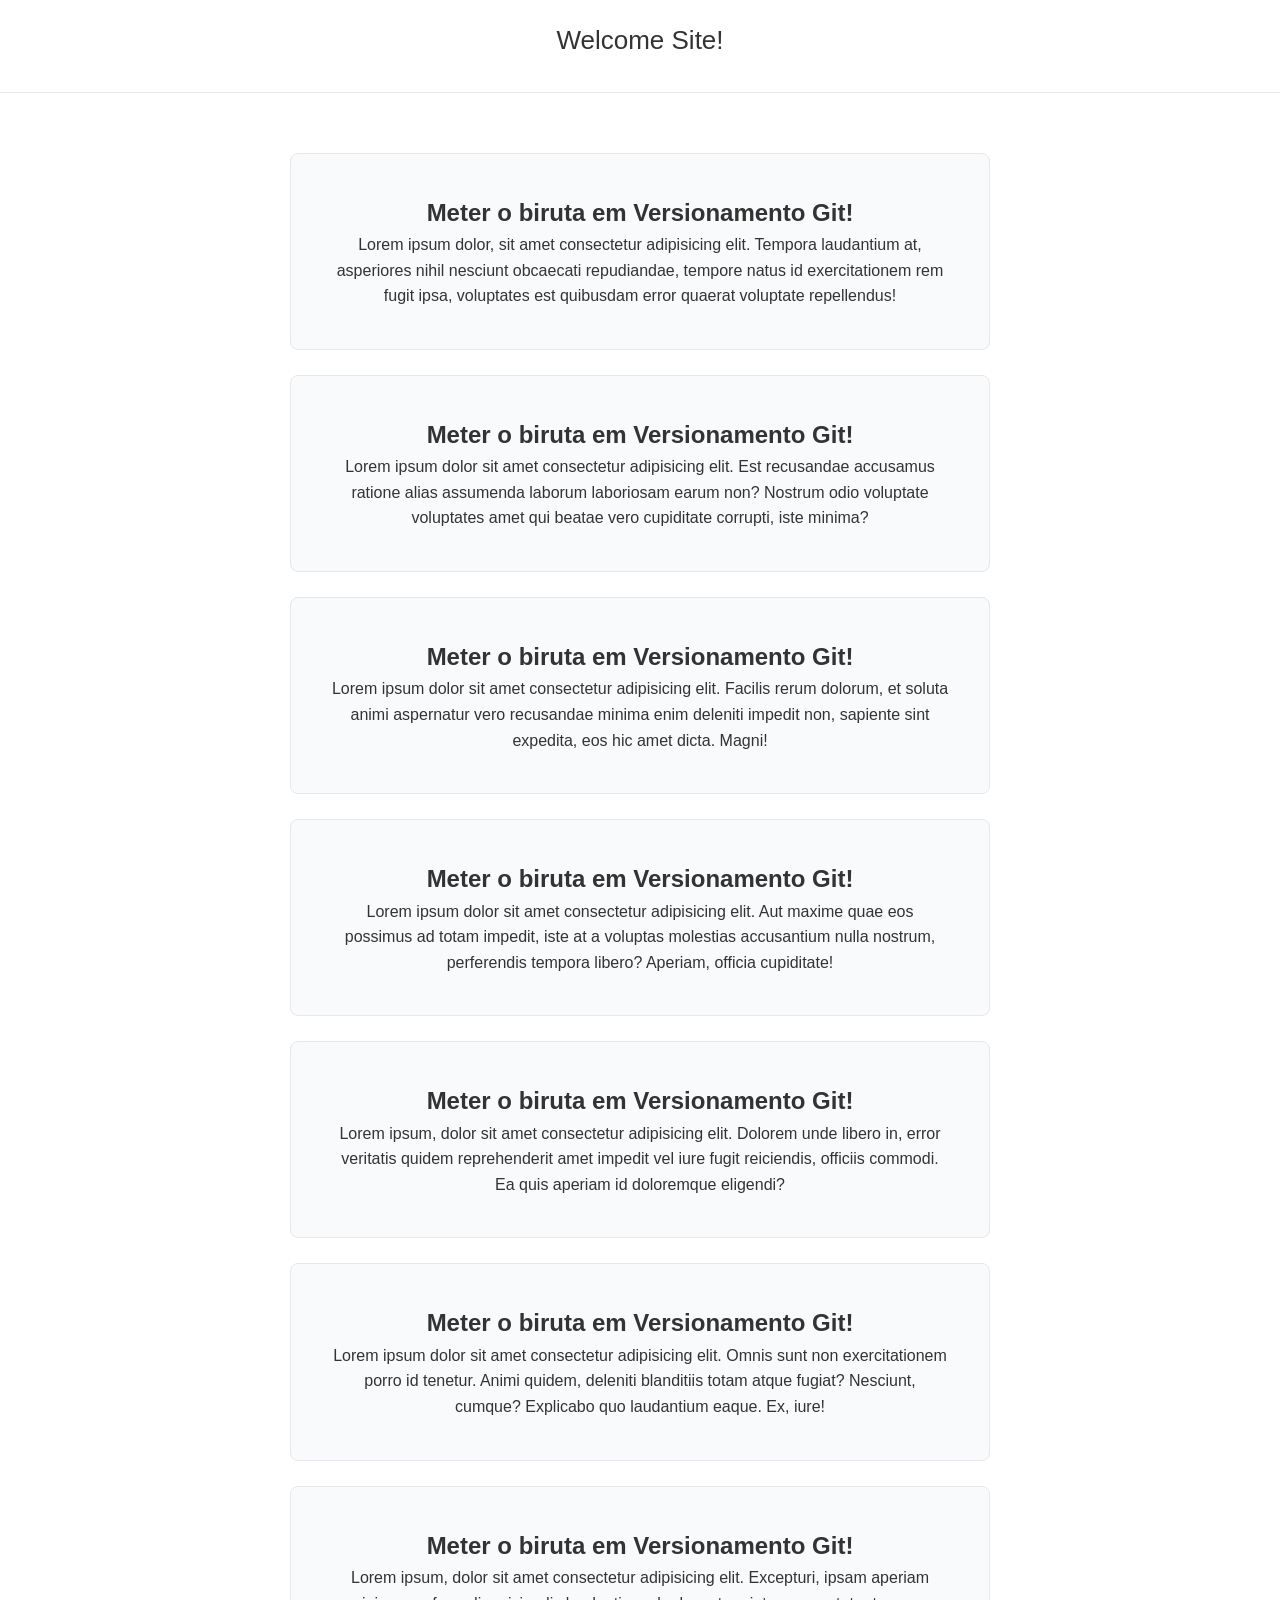
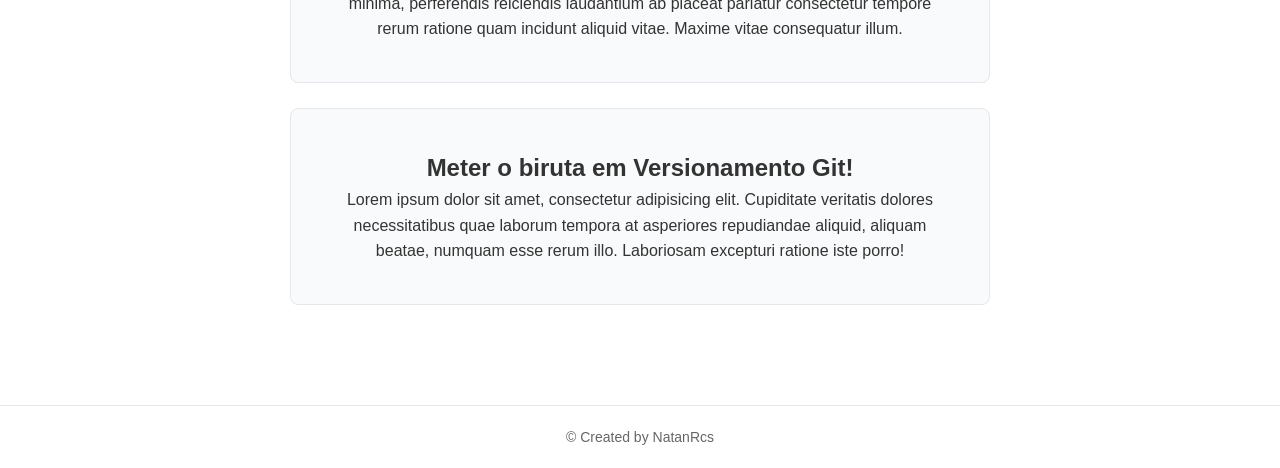
==== teste.html @ b2f70ae7 "quinto commits" ====
<!DOCTYPE html>
<html lang="en">
<head>
    <meta charset="UTF-8">
    <meta name="viewport" content="width=device-width, initial-scale=1.0">
    <title>Document</title>
    <link rel="stylesheet" href="style.css">
</head>
<body>
    <header><h1>Welcome Site!</h1></header>
    <main>
        <section>
            <h2>Meter o biruta em Versionamento Git!</h2>
            <p>Lorem ipsum dolor, sit amet consectetur adipisicing elit. Tempora laudantium at, asperiores nihil nesciunt obcaecati repudiandae, tempore natus id exercitationem rem fugit ipsa, voluptates est quibusdam error quaerat voluptate repellendus!</p>
        </section>
        <section>
            <h2>Meter o biruta em Versionamento Git!</h2>
            <p>Lorem ipsum dolor sit amet consectetur adipisicing elit. Est recusandae accusamus ratione alias assumenda laborum laboriosam earum non? Nostrum odio voluptate voluptates amet qui beatae vero cupiditate corrupti, iste minima?</p>
        </section>
        <section>
            <h2>Meter o biruta em Versionamento Git!</h2>
            <p>Lorem ipsum dolor sit amet consectetur adipisicing elit. Facilis rerum dolorum, et soluta animi aspernatur vero recusandae minima enim deleniti impedit non, sapiente sint expedita, eos hic amet dicta. Magni!</p>
        </section>
        <section>
            <h2>Meter o biruta em Versionamento Git!</h2>
            <p>Lorem ipsum dolor sit amet consectetur adipisicing elit. Aut maxime quae eos possimus ad totam impedit, iste at a voluptas molestias accusantium nulla nostrum, perferendis tempora libero? Aperiam, officia cupiditate!</p>
        </section>
        <section>
            <h2>Meter o biruta em Versionamento Git!</h2>
            <p>Lorem ipsum, dolor sit amet consectetur adipisicing elit. Dolorem unde libero in, error veritatis quidem reprehenderit amet impedit vel iure fugit reiciendis, officiis commodi. Ea quis aperiam id doloremque eligendi?</p>
        </section>
        <section>
            <h2>Meter o biruta em Versionamento Git!</h2>
            <p>Lorem ipsum dolor sit amet consectetur adipisicing elit. Omnis sunt non exercitationem porro id tenetur. Animi quidem, deleniti blanditiis totam atque fugiat? Nesciunt, cumque? Explicabo quo laudantium eaque. Ex, iure!</p>
        </section>
        <section>
            <h2>Meter o biruta em Versionamento Git!</h2>
            <p>Lorem ipsum, dolor sit amet consectetur adipisicing elit. Excepturi, ipsam aperiam minima, perferendis reiciendis laudantium ab placeat pariatur consectetur tempore rerum ratione quam incidunt aliquid vitae. Maxime vitae consequatur illum.</p>
        </section>
        <section>
            <h2>Meter o biruta em Versionamento Git!</h2>
            <p>Lorem ipsum dolor sit amet, consectetur adipisicing elit. Cupiditate veritatis dolores necessitatibus quae laborum tempora at asperiores repudiandae aliquid, aliquam beatae, numquam esse rerum illo. Laboriosam excepturi ratione iste porro!</p>
        </section>
    </main>
    <footer>
        <p>&copy; Created by NatanRcs</p>
    </footer>
</body>
</html>
---- style.css ----
/* Reset */
* {
    margin: 0;
    padding: 0;
    box-sizing: border-box;
}

/* Body */
body {
    font-family: "Segoe UI", Arial, sans-serif;
    background-color: #ffffff;
    color: #333;
    line-height: 1.6;
}

/* Header */
header {
    text-align: center;
    padding: 20px;
    font-size: 20px;
    border-bottom: 1px solid #e5e7eb;
}

/* Main */
main {
    padding: 60px 20px;
    display: flex;
    flex-direction: column;
    align-items: center;
    gap: 25px;
}

/* Sections */
section {
    background-color: #f9fafb;
    padding: 40px;
    border-radius: 8px;
    max-width: 700px;
    width: 100%;
    text-align: center;
    border: 1px solid #e5e7eb;
}

/* Título */
h1 {
    font-size: 26px;
    margin-bottom: 10px;
    font-weight: 500;
}

/* Footer */
footer {
    margin-top: 40px;
    text-align: center;
    padding: 20px;
    font-size: 14px;
    border-top: 1px solid #e5e7eb;
    color: #666;
}
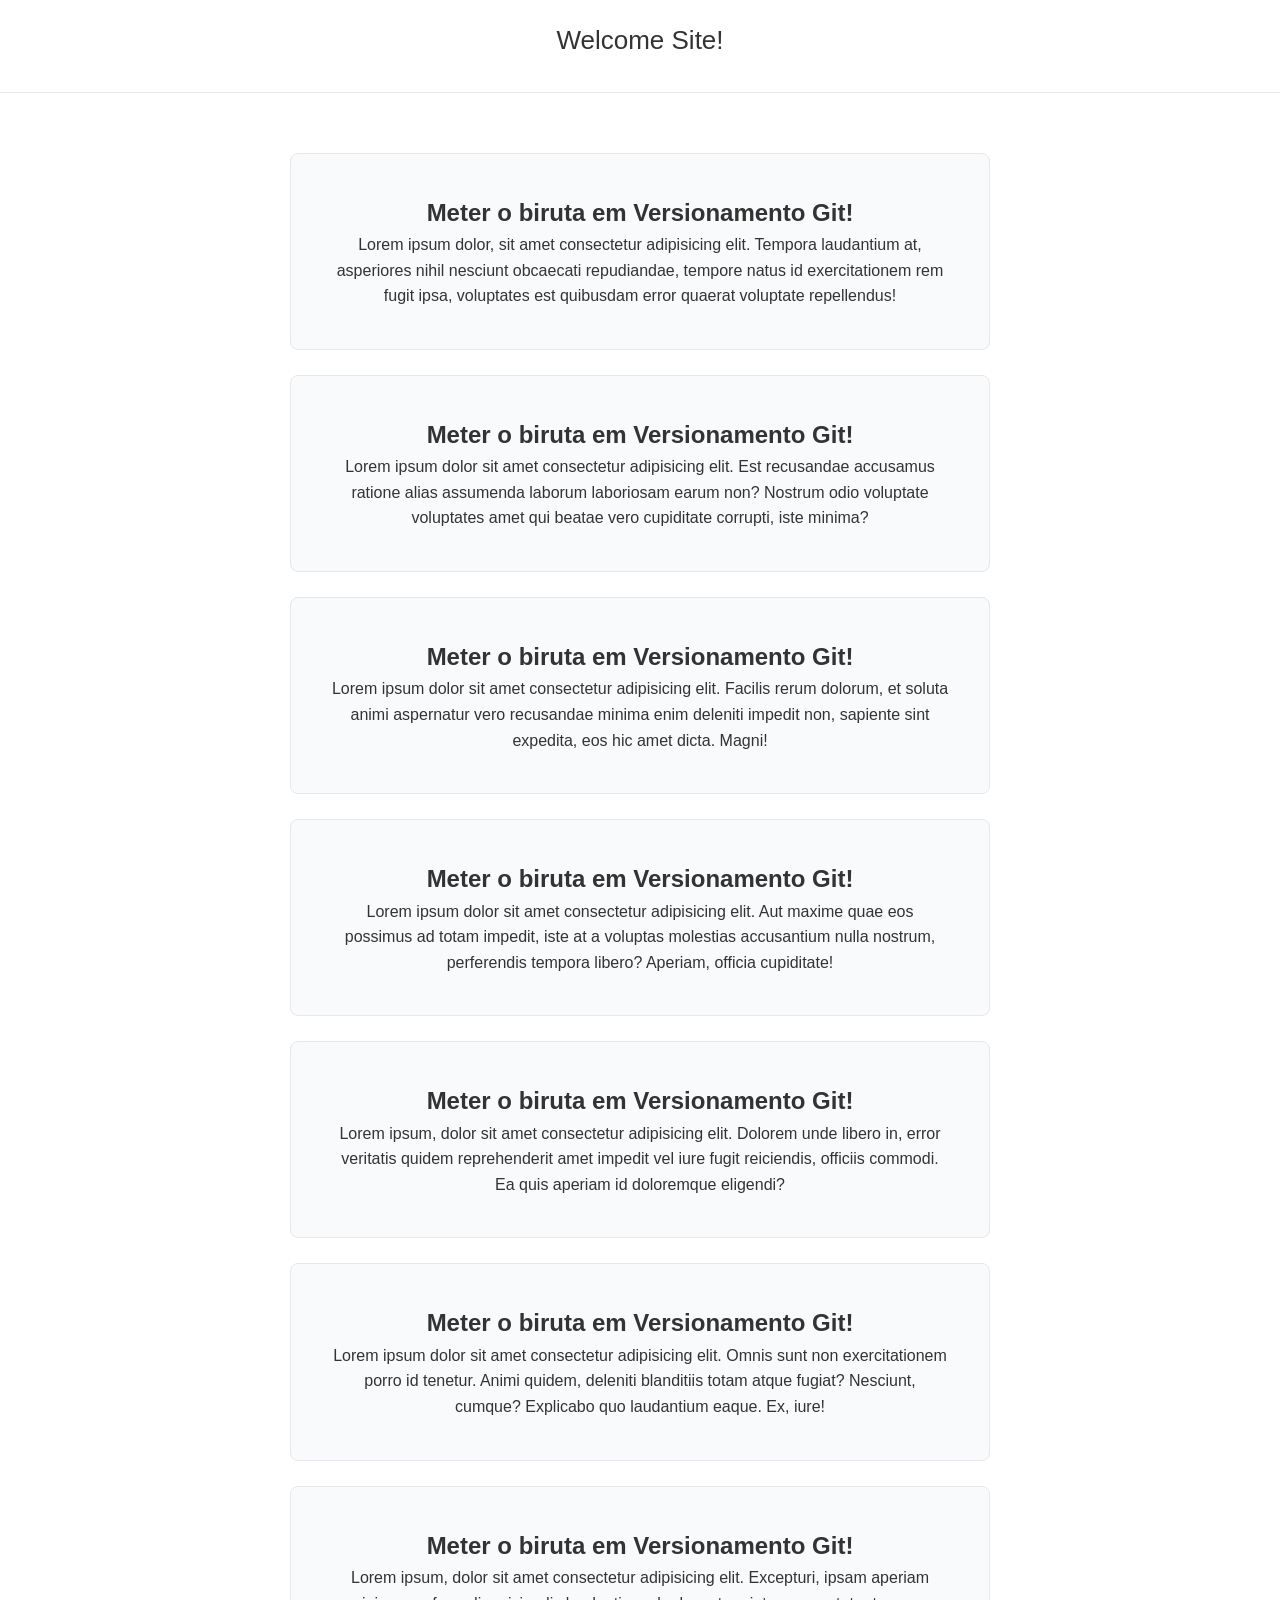
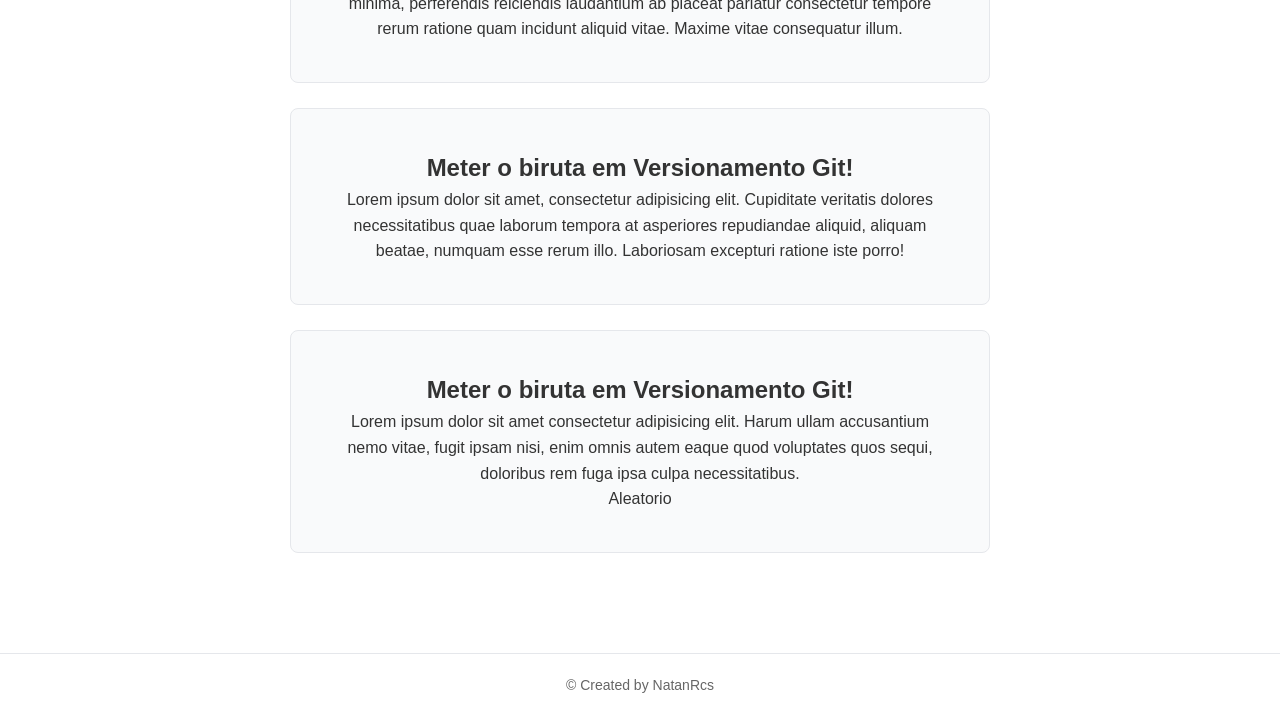
==== commit bda7f526: "sexto commits" ====
--- a/teste.html
+++ b/teste.html
@@ -41,6 +41,11 @@
             <h2>Meter o biruta em Versionamento Git!</h2>
             <p>Lorem ipsum dolor sit amet, consectetur adipisicing elit. Cupiditate veritatis dolores necessitatibus quae laborum tempora at asperiores repudiandae aliquid, aliquam beatae, numquam esse rerum illo. Laboriosam excepturi ratione iste porro!</p>
         </section>
+        <section>
+             <h2>Meter o biruta em Versionamento Git!</h2>
+             <p>Lorem ipsum dolor sit amet consectetur adipisicing elit. Harum ullam accusantium nemo vitae, fugit ipsam nisi, enim omnis autem eaque quod voluptates quos sequi, doloribus rem fuga ipsa culpa necessitatibus.</p>
+             <p>Aleatorio</p>
+        </section>
     </main>
     <footer>
         <p>&copy; Created by NatanRcs</p>
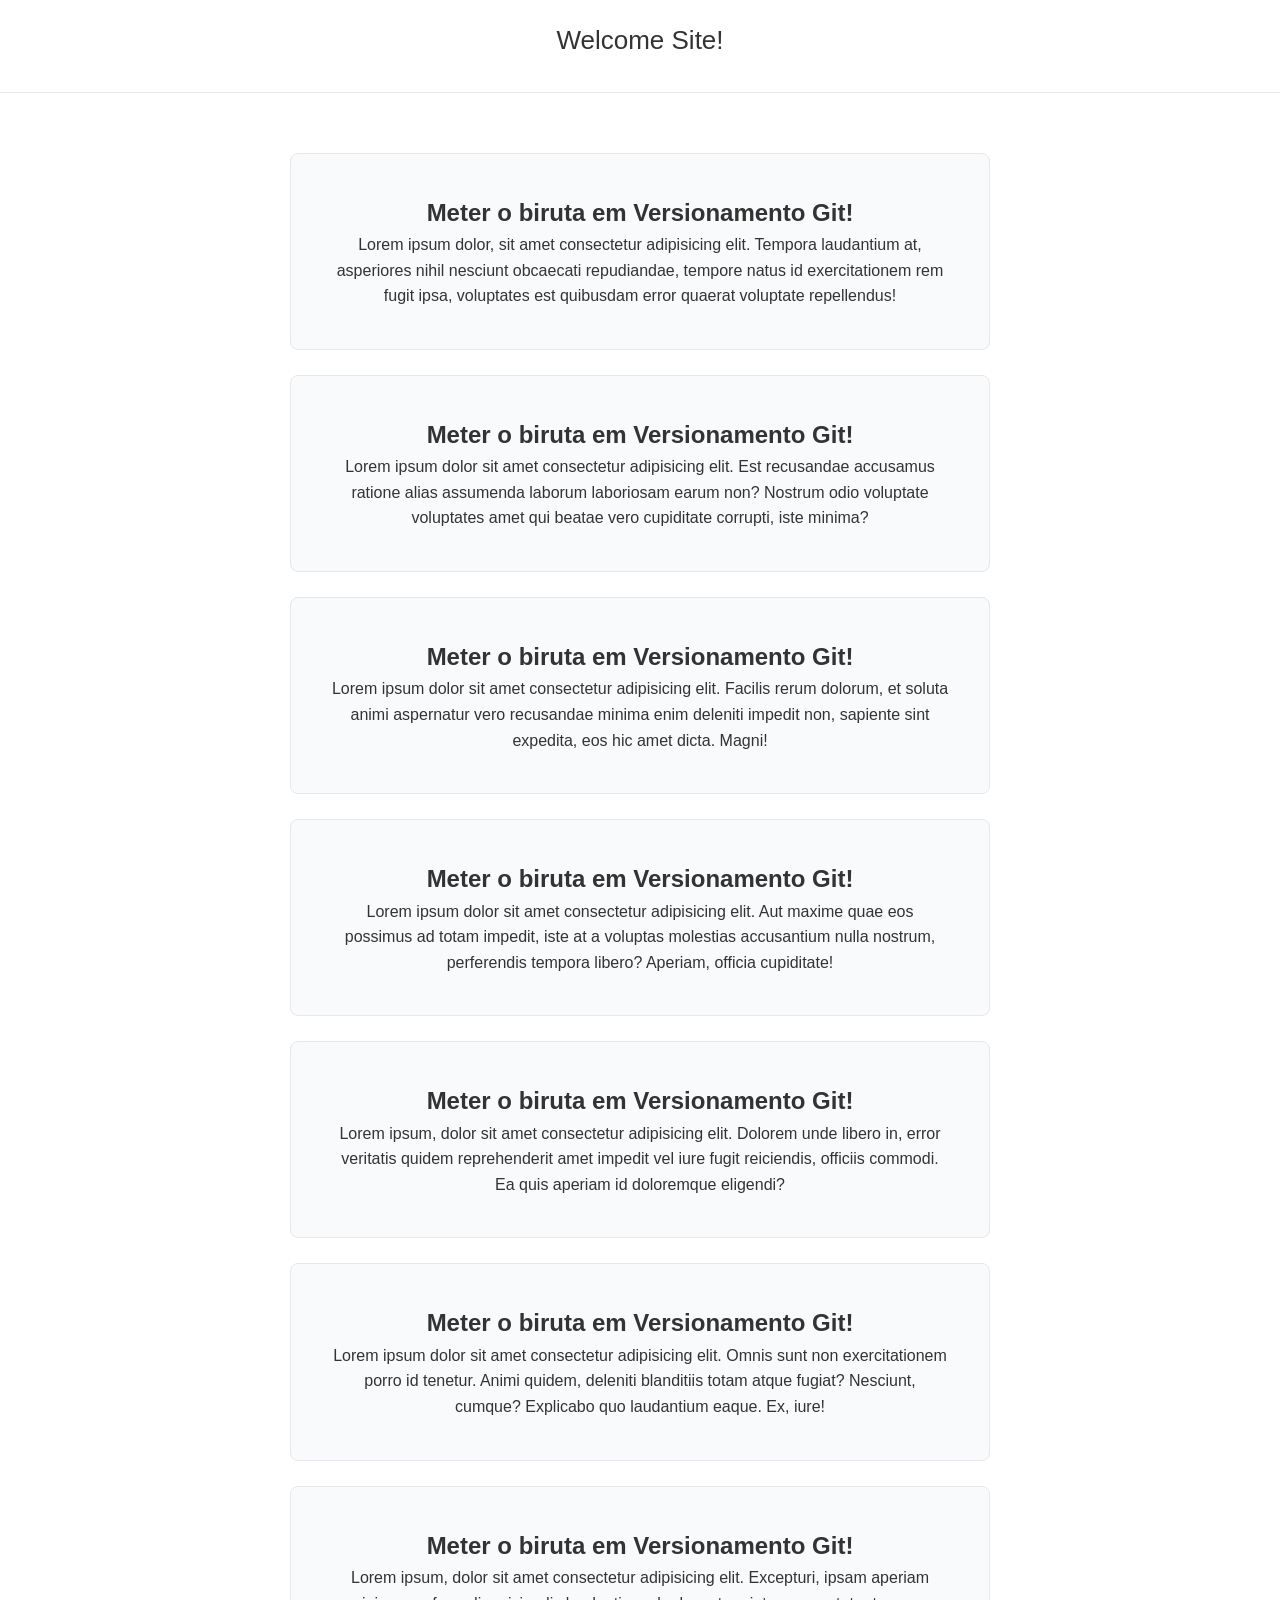
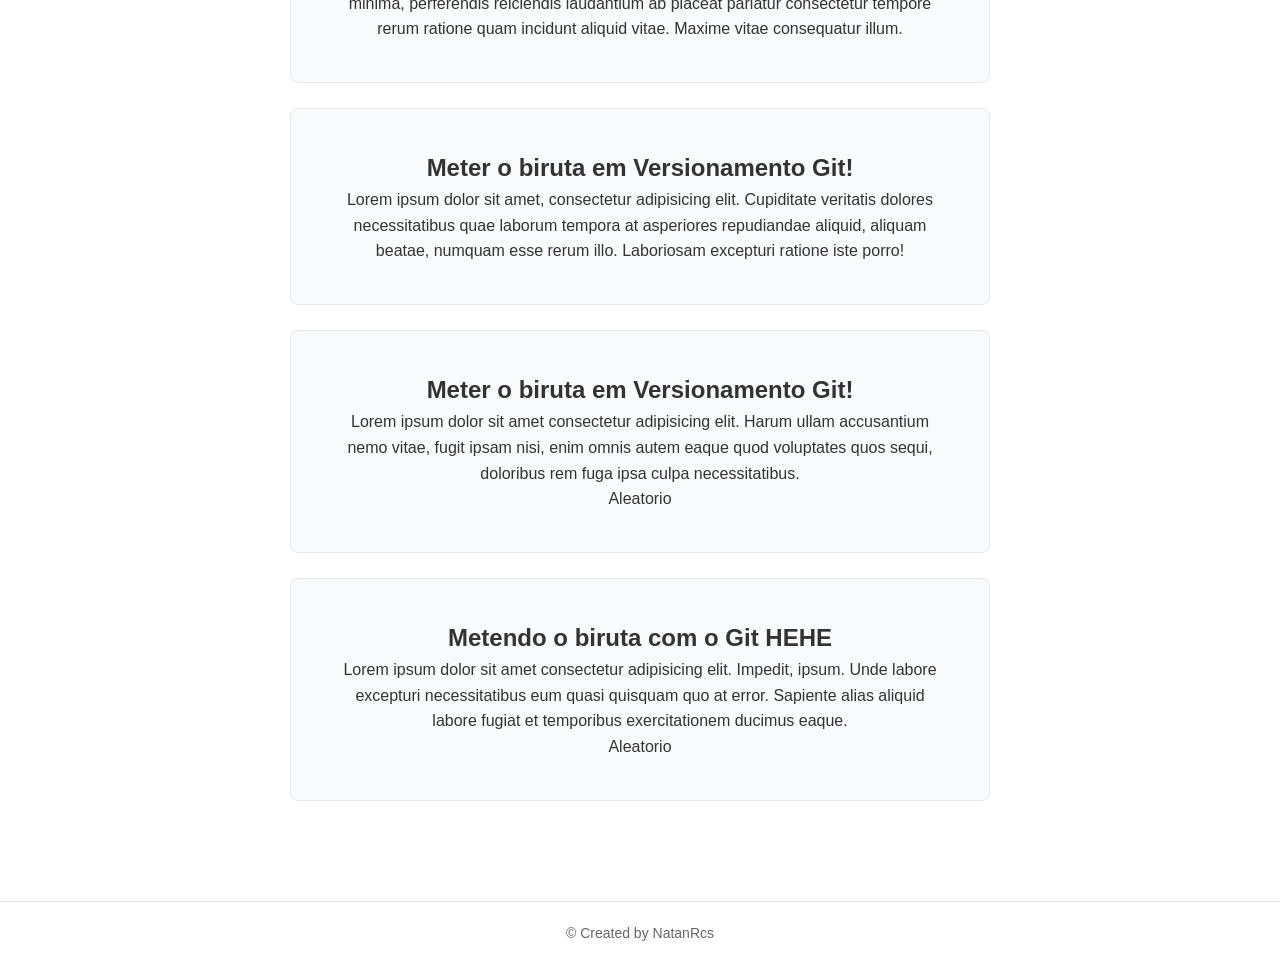
==== commit 521fdd83: "setimo commits" ====
--- a/teste.html
+++ b/teste.html
@@ -46,6 +46,11 @@
              <p>Lorem ipsum dolor sit amet consectetur adipisicing elit. Harum ullam accusantium nemo vitae, fugit ipsam nisi, enim omnis autem eaque quod voluptates quos sequi, doloribus rem fuga ipsa culpa necessitatibus.</p>
              <p>Aleatorio</p>
         </section>
+        <section>
+            <h2>Metendo o biruta com o Git HEHE</h2>
+            <p>Lorem ipsum dolor sit amet consectetur adipisicing elit. Impedit, ipsum. Unde labore excepturi necessitatibus eum quasi quisquam quo at error. Sapiente alias aliquid labore fugiat et temporibus exercitationem ducimus eaque.</p>
+            <p>Aleatorio</p>
+        </section>
     </main>
     <footer>
         <p>&copy; Created by NatanRcs</p>
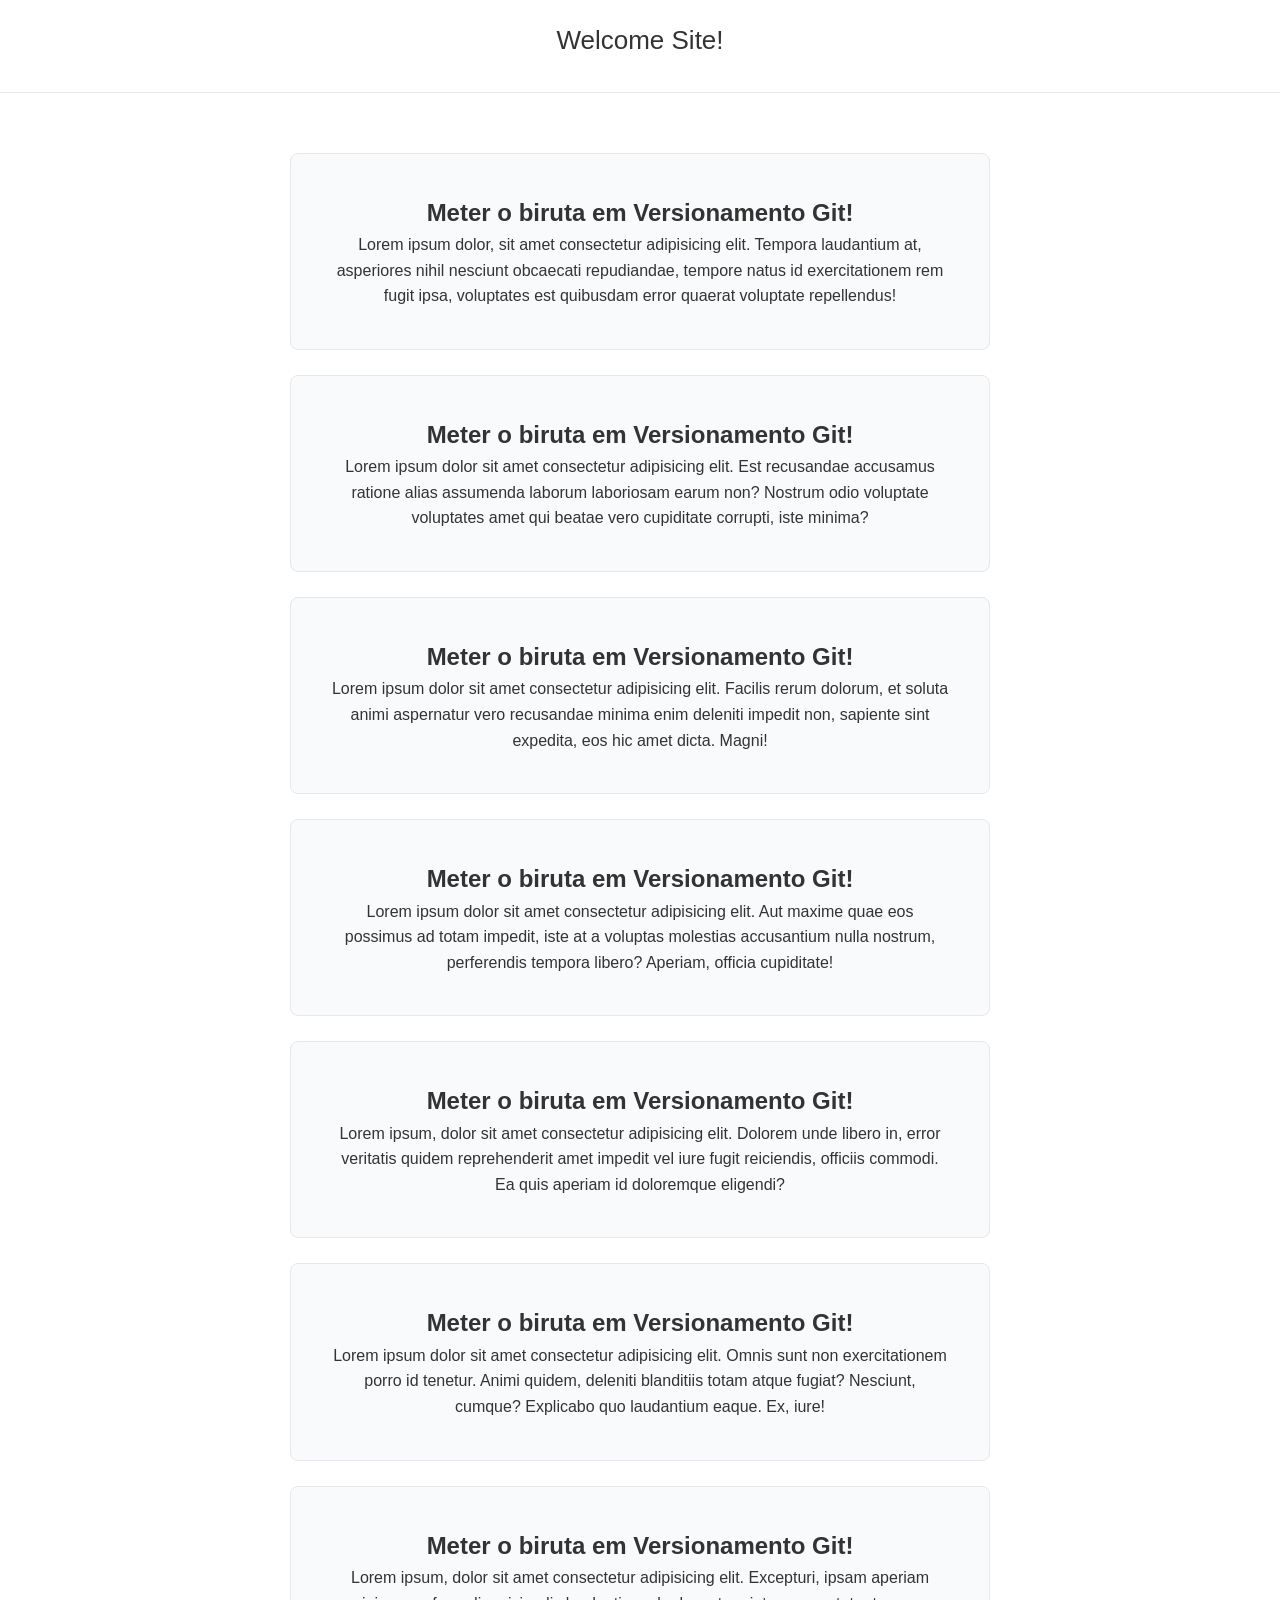
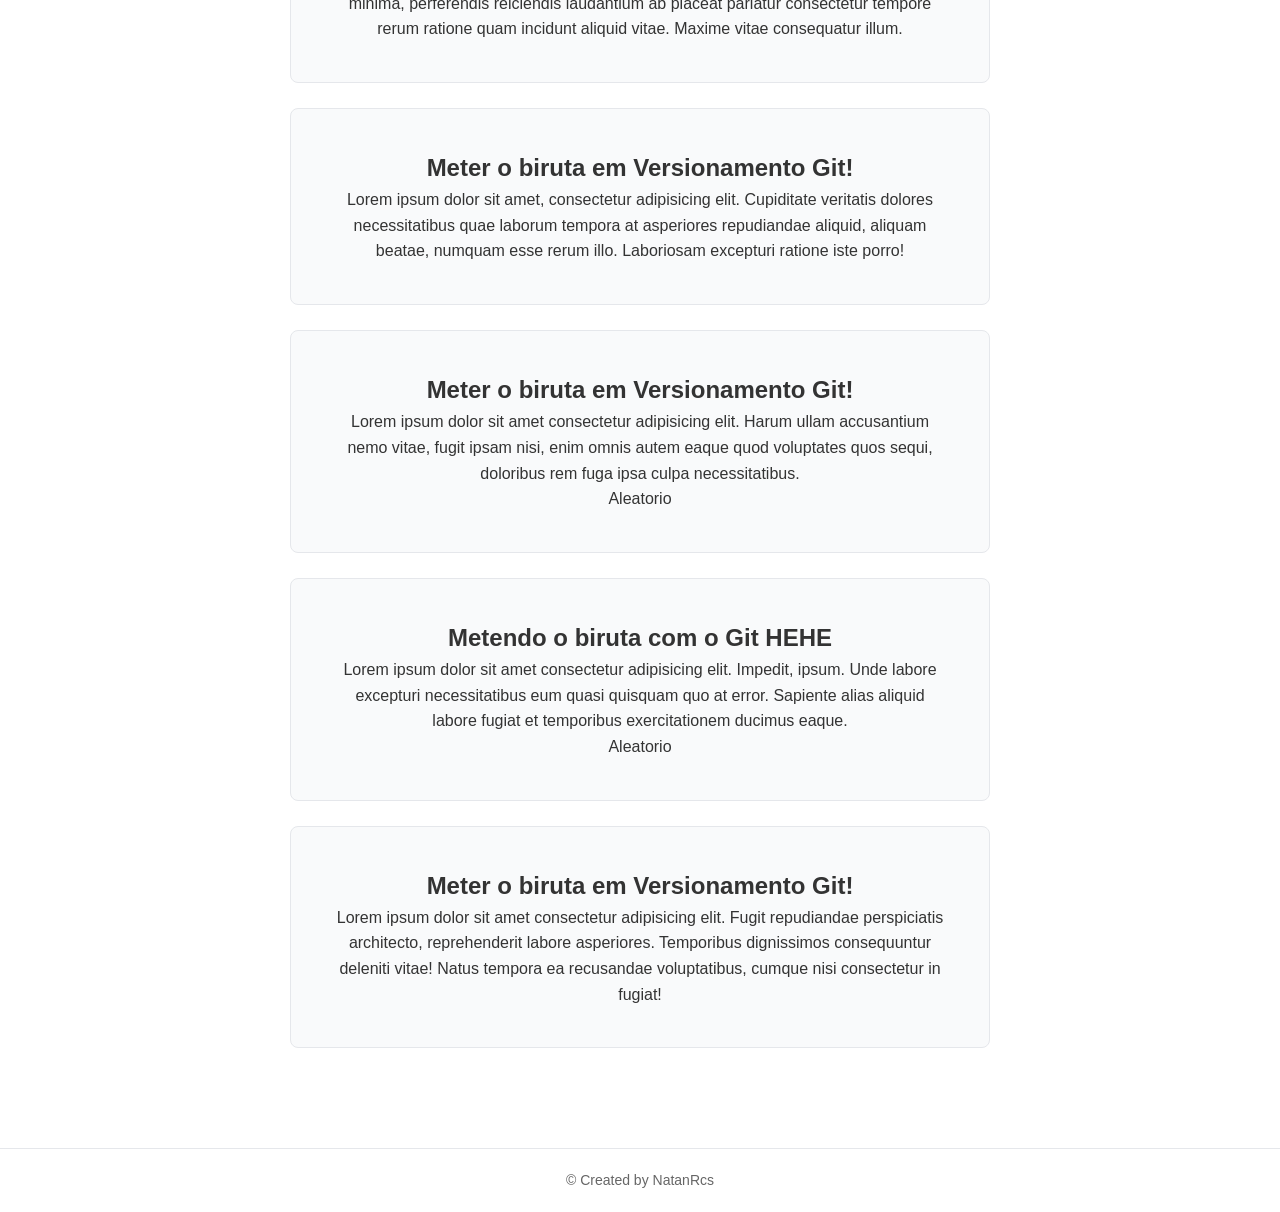
==== commit 58f565f3: "oitavo commits" ====
--- a/teste.html
+++ b/teste.html
@@ -51,6 +51,10 @@
             <p>Lorem ipsum dolor sit amet consectetur adipisicing elit. Impedit, ipsum. Unde labore excepturi necessitatibus eum quasi quisquam quo at error. Sapiente alias aliquid labore fugiat et temporibus exercitationem ducimus eaque.</p>
             <p>Aleatorio</p>
         </section>
+        <section>
+            <h2>Meter o biruta em Versionamento Git!</h2>
+            <p>Lorem ipsum dolor sit amet consectetur adipisicing elit. Fugit repudiandae perspiciatis architecto, reprehenderit labore asperiores. Temporibus dignissimos consequuntur deleniti vitae! Natus tempora ea recusandae voluptatibus, cumque nisi consectetur in fugiat!</p>
+        </section>
     </main>
     <footer>
         <p>&copy; Created by NatanRcs</p>
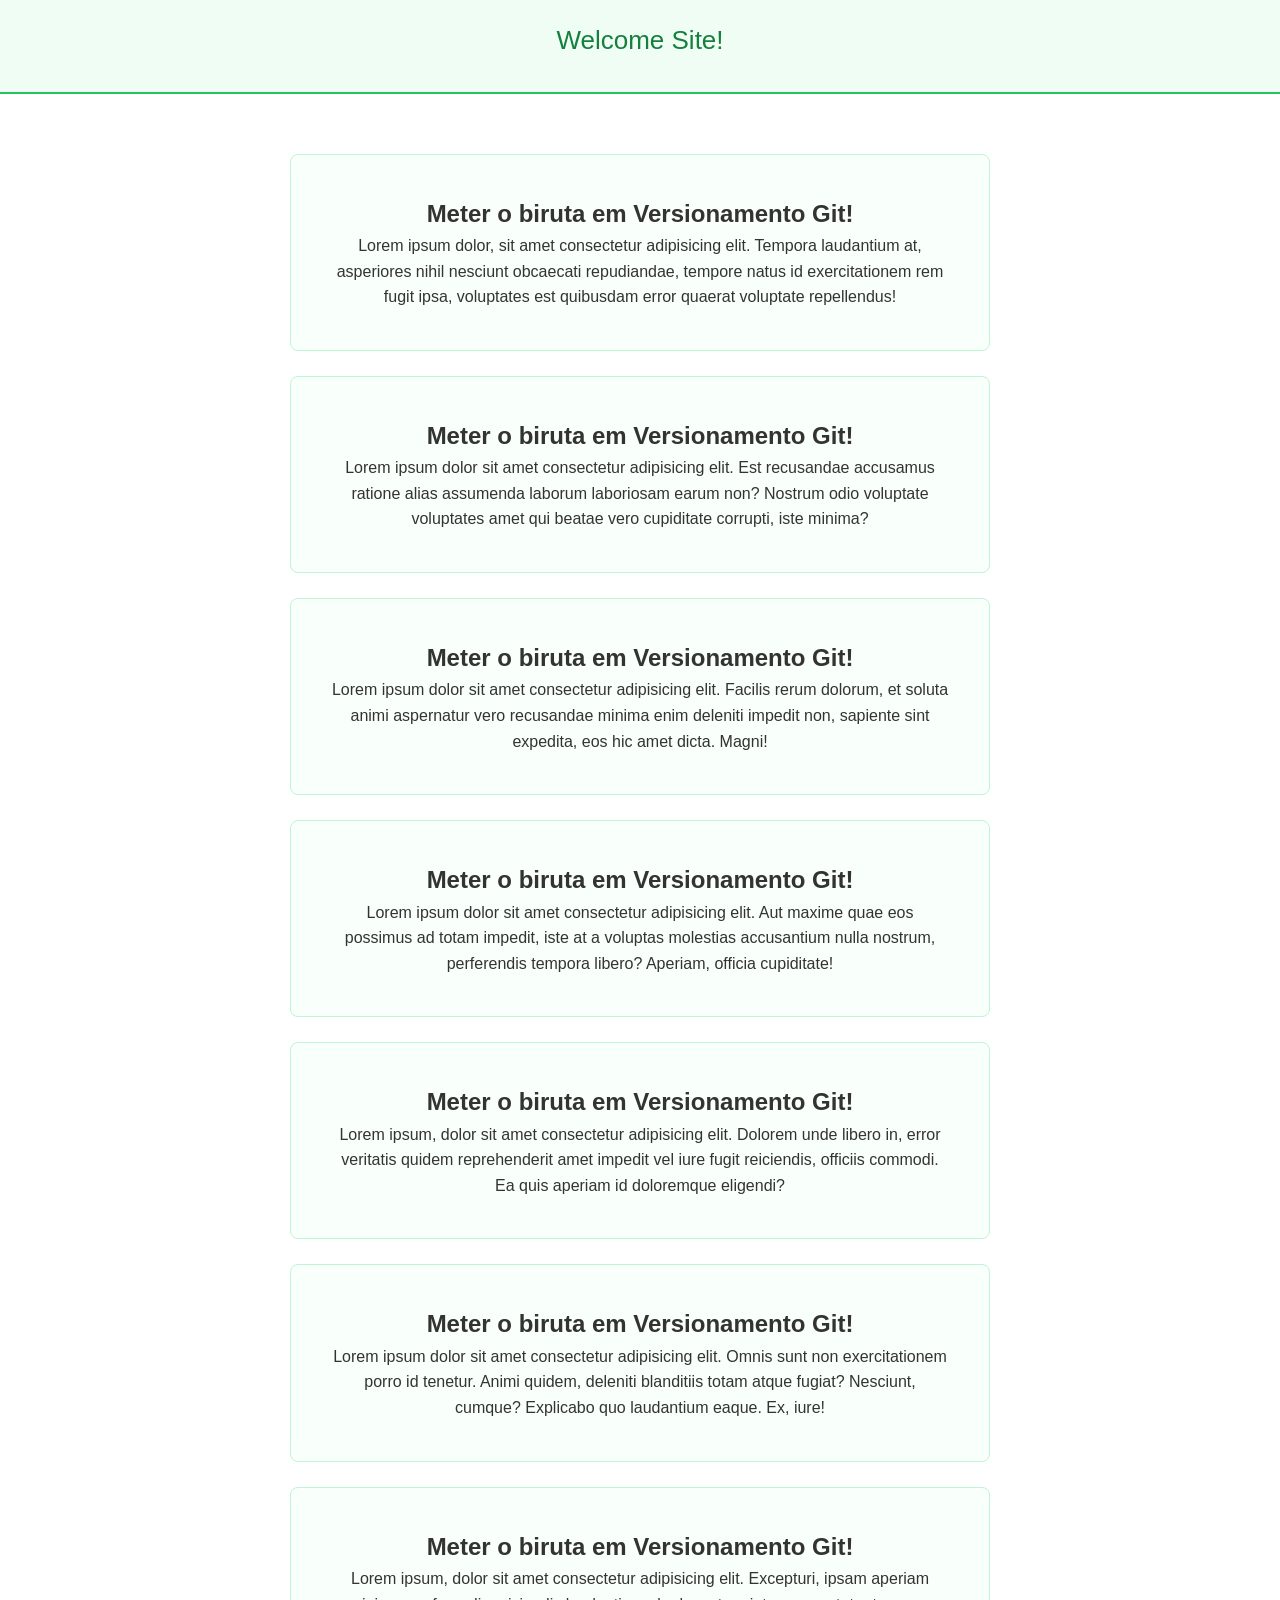
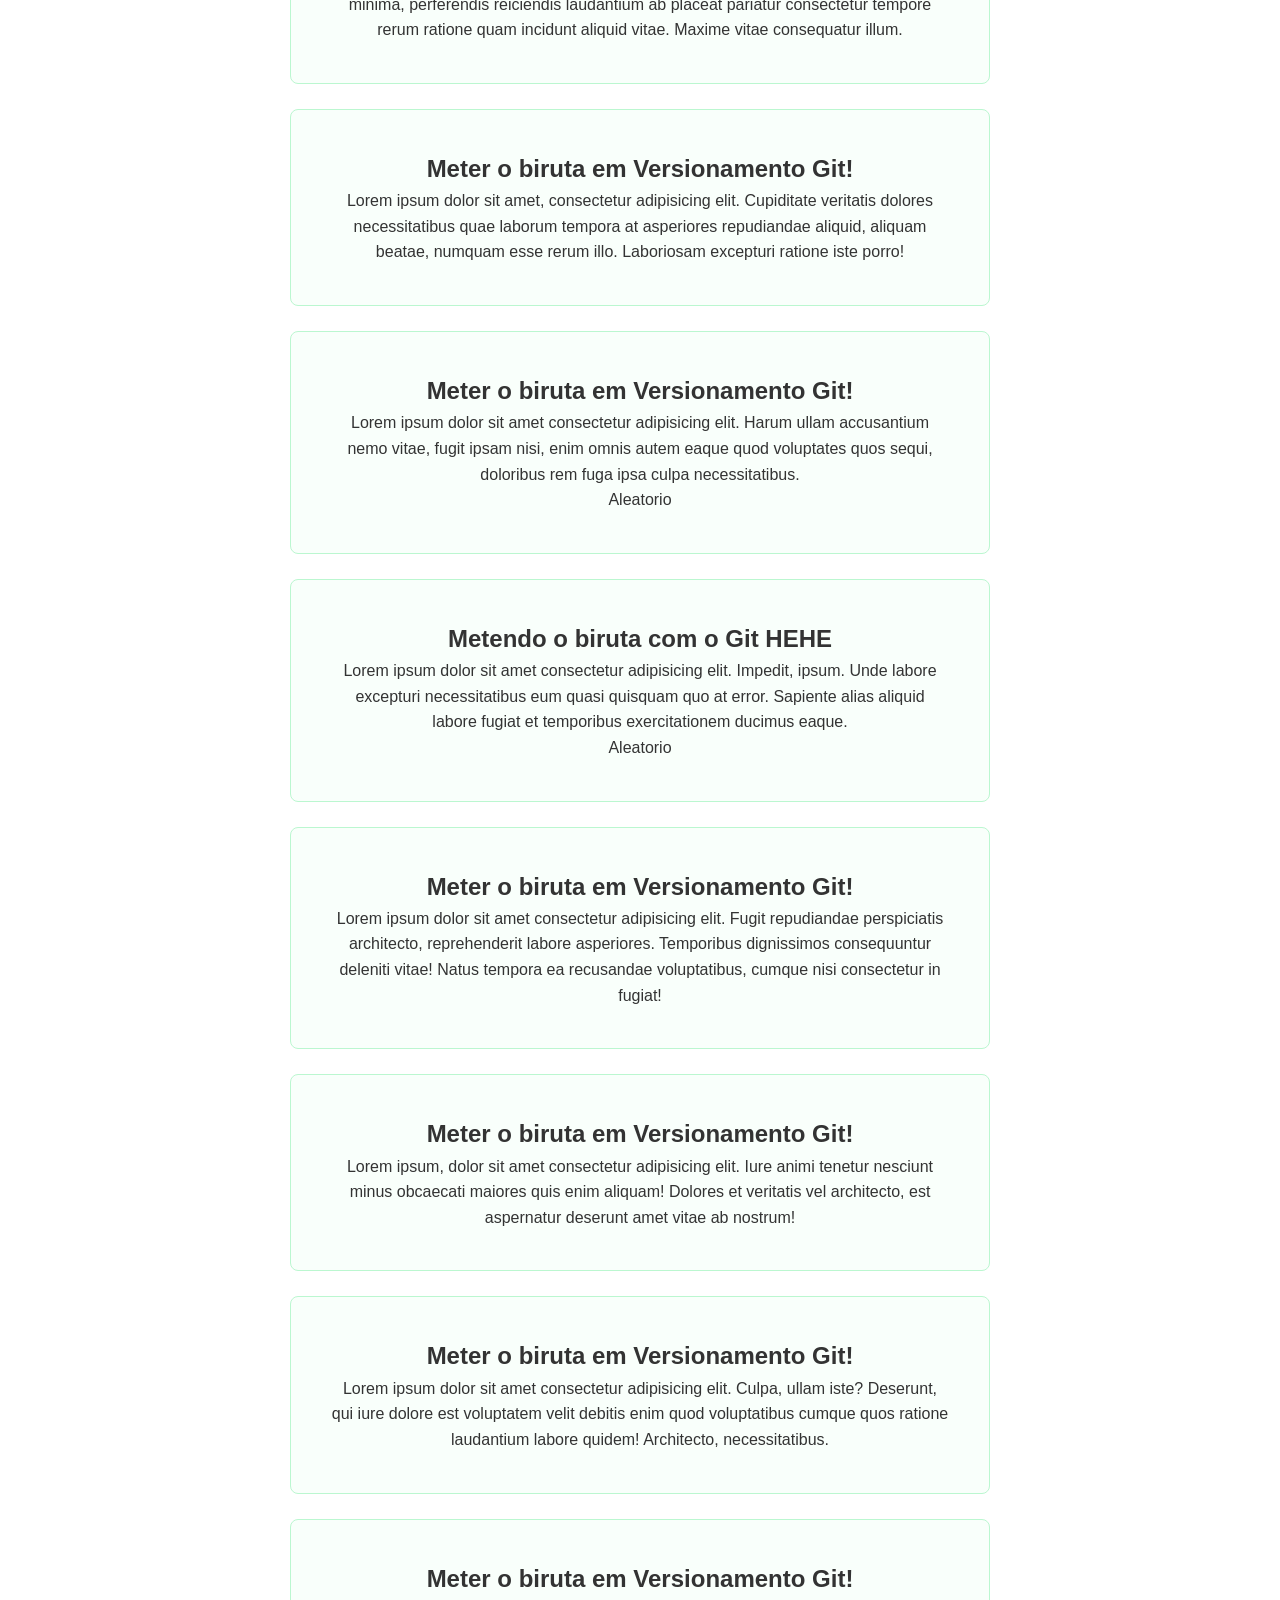
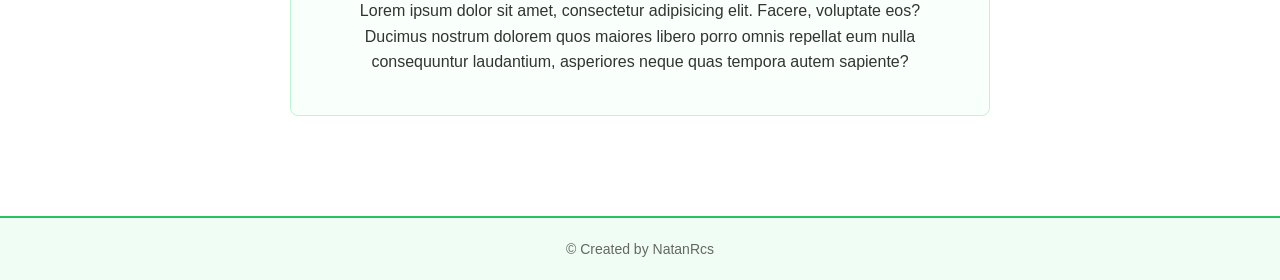
==== commit 7689874e: "decimo commits" ====
--- a/teste.html
+++ b/teste.html
@@ -55,6 +55,19 @@
             <h2>Meter o biruta em Versionamento Git!</h2>
             <p>Lorem ipsum dolor sit amet consectetur adipisicing elit. Fugit repudiandae perspiciatis architecto, reprehenderit labore asperiores. Temporibus dignissimos consequuntur deleniti vitae! Natus tempora ea recusandae voluptatibus, cumque nisi consectetur in fugiat!</p>
         </section>
+        <section>
+            <h2>Meter o biruta em Versionamento Git!</h2>
+            <p>Lorem ipsum, dolor sit amet consectetur adipisicing elit. Iure animi tenetur nesciunt minus obcaecati maiores quis enim aliquam! Dolores et veritatis vel architecto, est aspernatur deserunt amet vitae ab nostrum!</p>
+        </section>
+        <section>
+            <h2>Meter o biruta em Versionamento Git!</h2>
+            <p>Lorem ipsum dolor sit amet consectetur adipisicing elit. Culpa, ullam iste? Deserunt, qui iure dolore est voluptatem velit debitis enim quod voluptatibus cumque quos ratione laudantium labore quidem! Architecto, necessitatibus.</p>
+        </section>
+        <section>
+            <h2>Meter o biruta em Versionamento Git!</h2>
+            <p>Lorem ipsum dolor sit amet, consectetur adipisicing elit. Facere, voluptate eos? Ducimus nostrum dolorem quos maiores libero porro omnis repellat eum nulla consequuntur laudantium, asperiores neque quas tempora autem sapiente?
+            </p>
+        </section>
     </main>
     <footer>
         <p>&copy; Created by NatanRcs</p>
--- a/style.css
+++ b/style.css
@@ -18,7 +18,8 @@
     text-align: center;
     padding: 20px;
     font-size: 20px;
-    border-bottom: 1px solid #e5e7eb;
+    border-bottom: 2px solid #22c55e; /* verde */
+    background-color: #f0fdf4;
 }
 
 /* Main */
@@ -32,13 +33,20 @@
 
 /* Sections */
 section {
-    background-color: #f9fafb;
+    background-color: #f9fffb;
     padding: 40px;
     border-radius: 8px;
     max-width: 700px;
     width: 100%;
     text-align: center;
-    border: 1px solid #e5e7eb;
+    border: 1px solid #bbf7d0;
+    transition: all 0.2s ease;
+}
+
+/* Hover leve */
+section:hover {
+    border-color: #22c55e;
+    transform: translateY(-2px);
 }
 
 /* Título */
@@ -46,6 +54,7 @@
     font-size: 26px;
     margin-bottom: 10px;
     font-weight: 500;
+    color: #15803d; /* verde mais forte */
 }
 
 /* Footer */
@@ -54,6 +63,7 @@
     text-align: center;
     padding: 20px;
     font-size: 14px;
-    border-top: 1px solid #e5e7eb;
+    border-top: 2px solid #22c55e;
     color: #666;
+    background-color: #f0fdf4;
 }
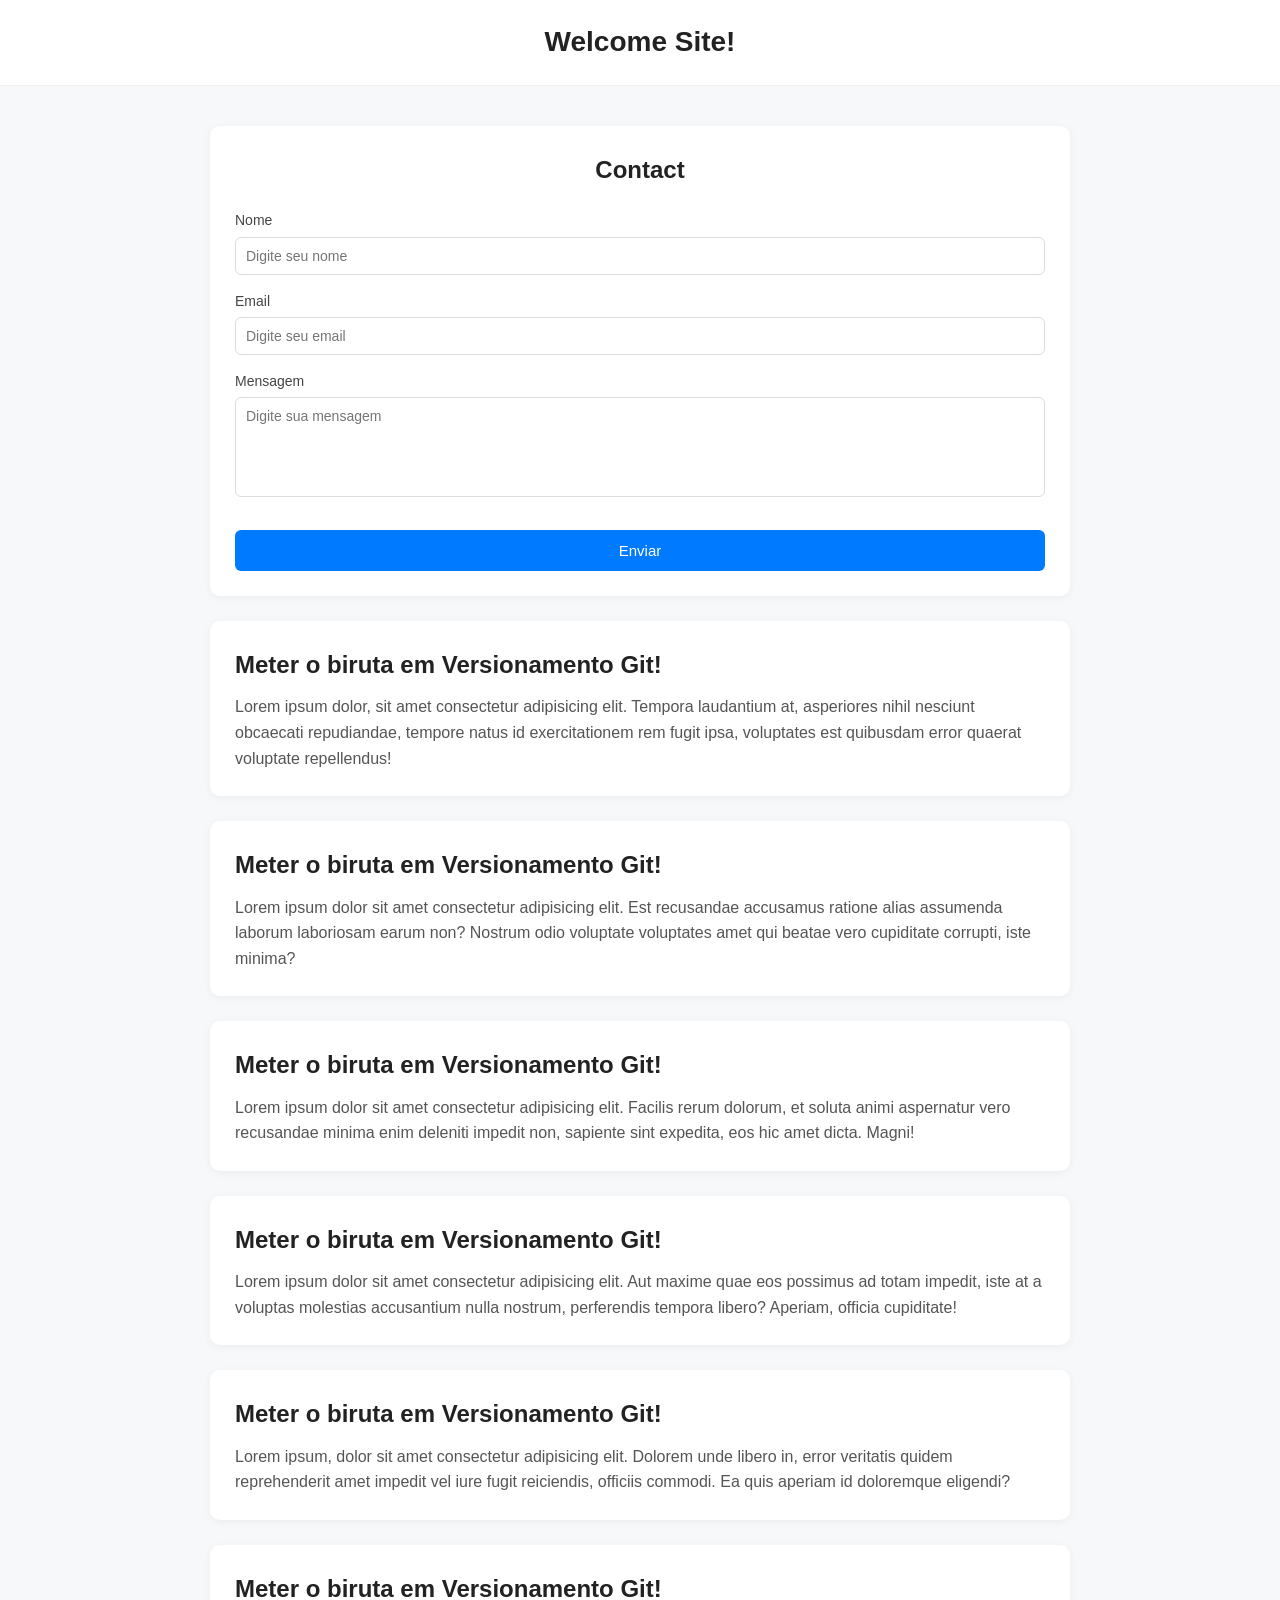
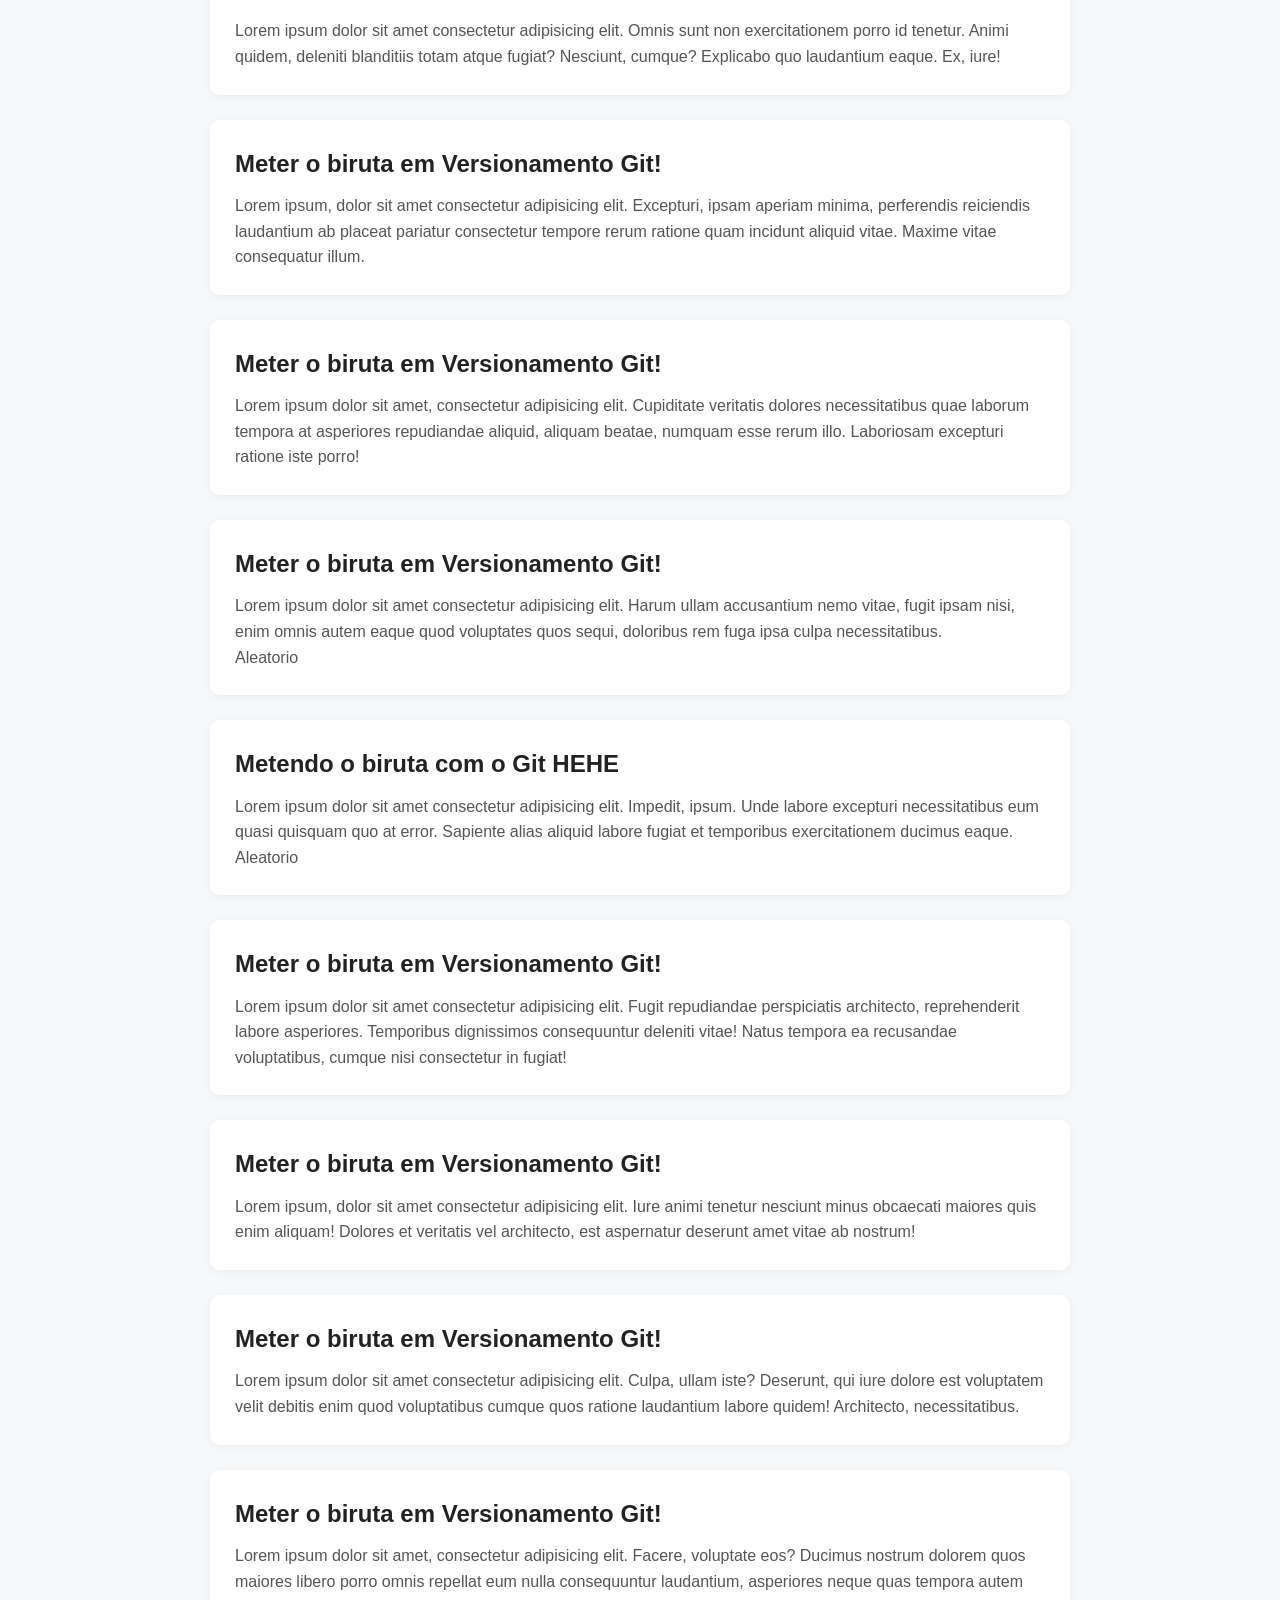
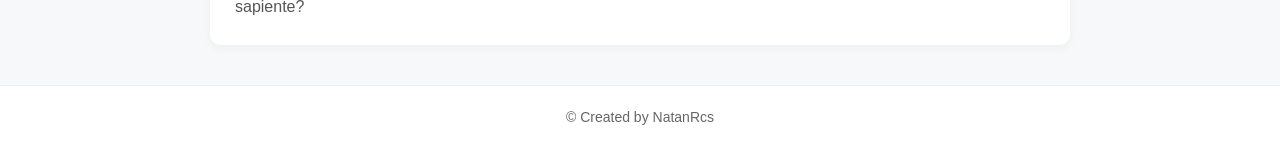
==== commit 821c2176: "decimo-primeiro commits" ====
--- a/teste.html
+++ b/teste.html
@@ -9,6 +9,29 @@
 <body>
     <header><h1>Welcome Site!</h1></header>
     <main>
+        <section>
+    <form class="form">
+      <h2>Contact</h2>
+
+      <div class="input-group">
+        <label>Nome</label>
+        <input type="text" placeholder="Digite seu nome">
+      </div>
+
+      <div class="input-group">
+        <label>Email</label>
+        <input type="email" placeholder="Digite seu email">
+      </div>
+
+      <div class="input-group">
+        <label>Mensagem</label>
+        <textarea placeholder="Digite sua mensagem"></textarea>
+      </div>
+
+      <button type="submit">Enviar</button>
+    </form>
+  </div>
+        </section>
         <section>
             <h2>Meter o biruta em Versionamento Git!</h2>
             <p>Lorem ipsum dolor, sit amet consectetur adipisicing elit. Tempora laudantium at, asperiores nihil nesciunt obcaecati repudiandae, tempore natus id exercitationem rem fugit ipsa, voluptates est quibusdam error quaerat voluptate repellendus!</p>
--- a/style.css
+++ b/style.css
@@ -1,69 +1,123 @@
-/* Reset */
 * {
-    margin: 0;
-    padding: 0;
-    box-sizing: border-box;
+  margin: 0;
+  padding: 0;
+  box-sizing: border-box;
+  font-family: Arial, sans-serif;
 }
 
-/* Body */
 body {
-    font-family: "Segoe UI", Arial, sans-serif;
-    background-color: #ffffff;
-    color: #333;
-    line-height: 1.6;
+  background: #f6f8fa;
+  color: #333;
+  line-height: 1.6;
 }
 
-/* Header */
+/* HEADER */
 header {
-    text-align: center;
-    padding: 20px;
-    font-size: 20px;
-    border-bottom: 2px solid #22c55e; /* verde */
-    background-color: #f0fdf4;
+  background: #ffffff;
+  padding: 20px;
+  text-align: center;
+  border-bottom: 1px solid #eee;
 }
 
-/* Main */
-main {
-    padding: 60px 20px;
-    display: flex;
-    flex-direction: column;
-    align-items: center;
-    gap: 25px;
+header h1 {
+  font-size: 28px;
+  color: #222;
 }
 
-/* Sections */
-section {
-    background-color: #f9fffb;
-    padding: 40px;
-    border-radius: 8px;
-    max-width: 700px;
-    width: 100%;
-    text-align: center;
-    border: 1px solid #bbf7d0;
-    transition: all 0.2s ease;
+/* MAIN */
+main {
+  max-width: 900px;
+  margin: 40px auto;
+  padding: 0 20px;
 }
 
-/* Hover leve */
-section:hover {
-    border-color: #22c55e;
-    transform: translateY(-2px);
+/* SECTIONS */
+section {
+  background: #ffffff;
+  padding: 25px;
+  margin-bottom: 25px; /* espaçamento entre sections */
+  border-radius: 10px;
+  box-shadow: 0 2px 10px rgba(0,0,0,0.05);
 }
 
-/* Título */
-h1 {
-    font-size: 26px;
-    margin-bottom: 10px;
-    font-weight: 500;
-    color: #15803d; /* verde mais forte */
+section h2 {
+  margin-bottom: 10px;
+  color: #222;
 }
 
-/* Footer */
+section p {
+  color: #555;
+}
+
+/* FORM */
+.form {
+  display: flex;
+  flex-direction: column;
+}
+
+.form h2 {
+  text-align: center;
+  margin-bottom: 20px;
+}
+
+/* INPUTS */
+.input-group {
+  margin-bottom: 15px;
+}
+
+.input-group label {
+  font-size: 14px;
+  margin-bottom: 5px;
+  display: block;
+  color: #444;
+}
+
+.input-group input,
+.input-group textarea {
+  width: 100%;
+  padding: 10px;
+  border: 1px solid #ddd;
+  border-radius: 6px;
+  outline: none;
+  transition: 0.3s;
+  font-size: 14px;
+}
+
+.input-group input:focus,
+.input-group textarea:focus {
+  border-color: #007bff;
+}
+
+/* TEXTAREA */
+textarea {
+  resize: none;
+  height: 100px;
+}
+
+/* BUTTON */
+button {
+  margin-top: 10px;
+  padding: 12px;
+  border: none;
+  background: #007bff;
+  color: white;
+  border-radius: 6px;
+  cursor: pointer;
+  font-size: 15px;
+  transition: 0.3s;
+}
+
+button:hover {
+  background: #0056b3;
+}
+
+/* FOOTER */
 footer {
-    margin-top: 40px;
-    text-align: center;
-    padding: 20px;
-    font-size: 14px;
-    border-top: 2px solid #22c55e;
-    color: #666;
-    background-color: #f0fdf4;
+  text-align: center;
+  padding: 20px;
+  background: #ffffff;
+  border-top: 1px solid #eee;
+  margin-top: 40px;
+  font-size: 14px;
+  color: #666;
 }
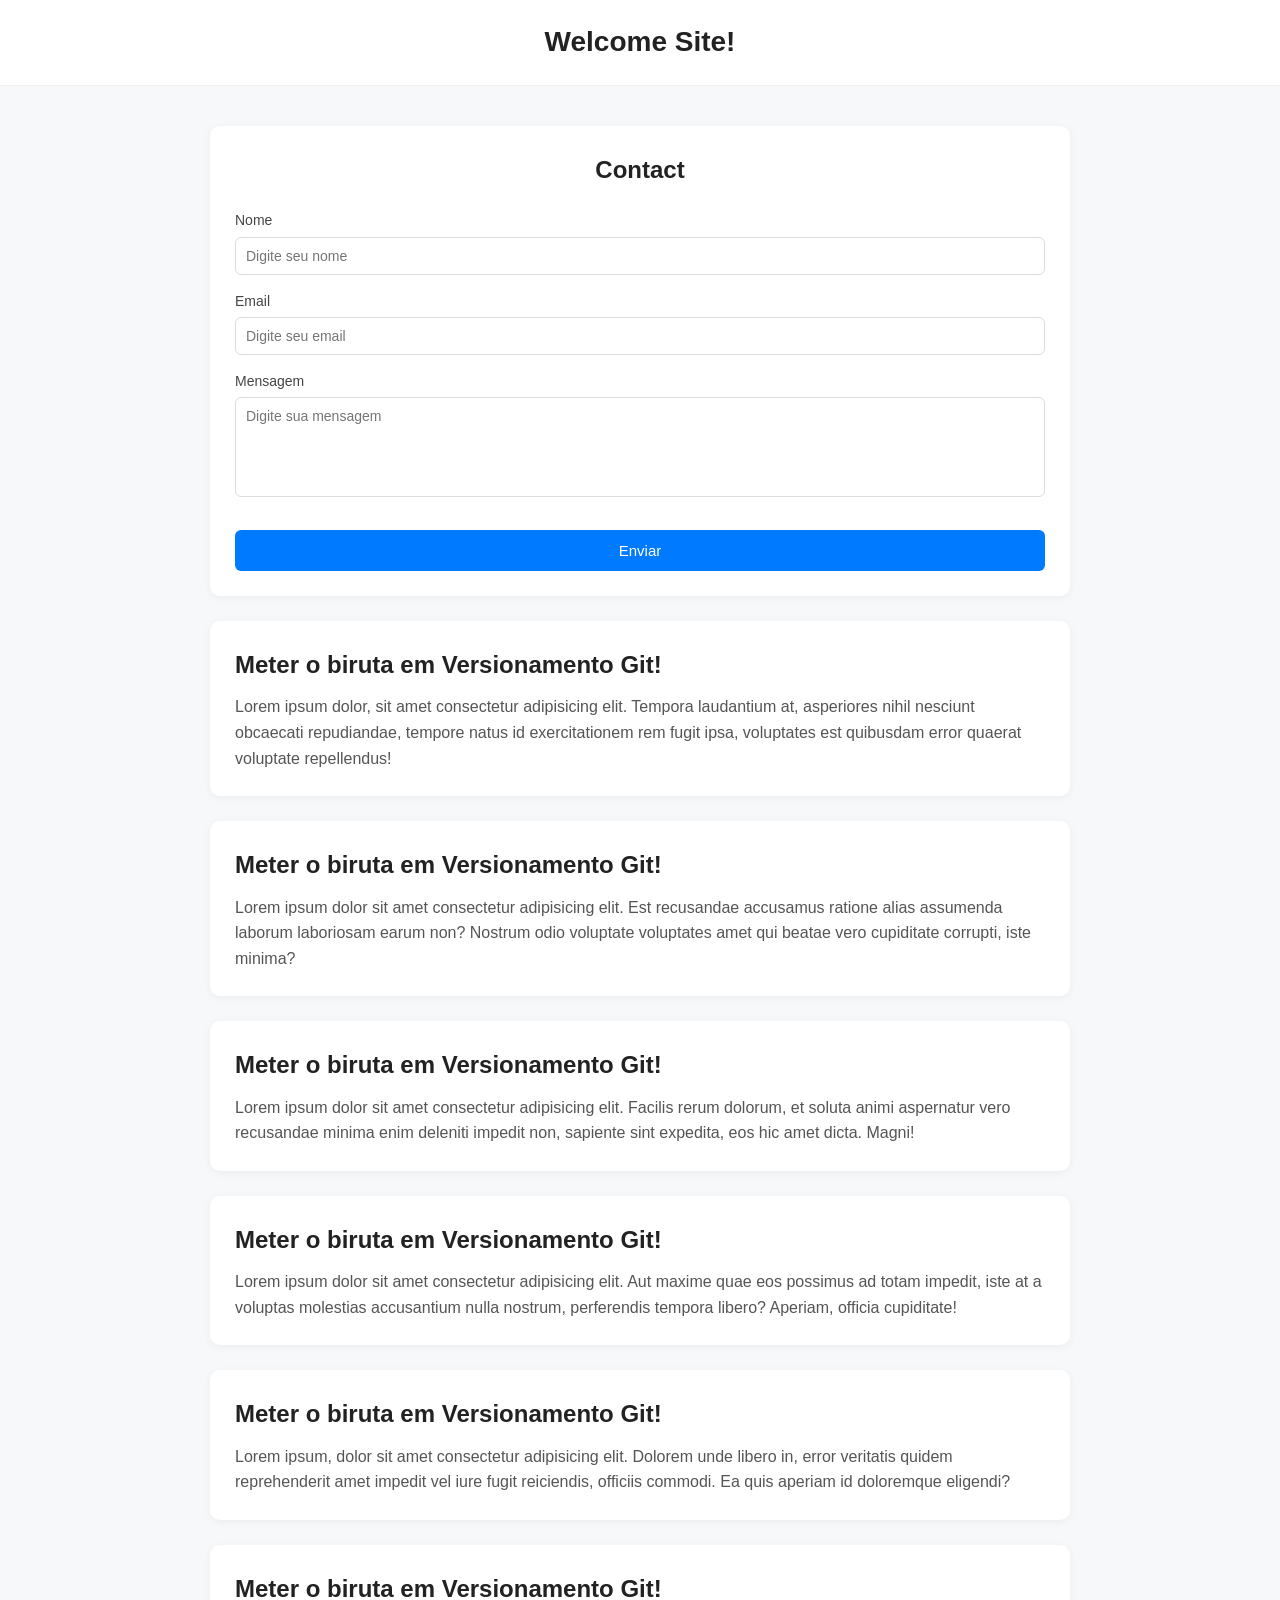
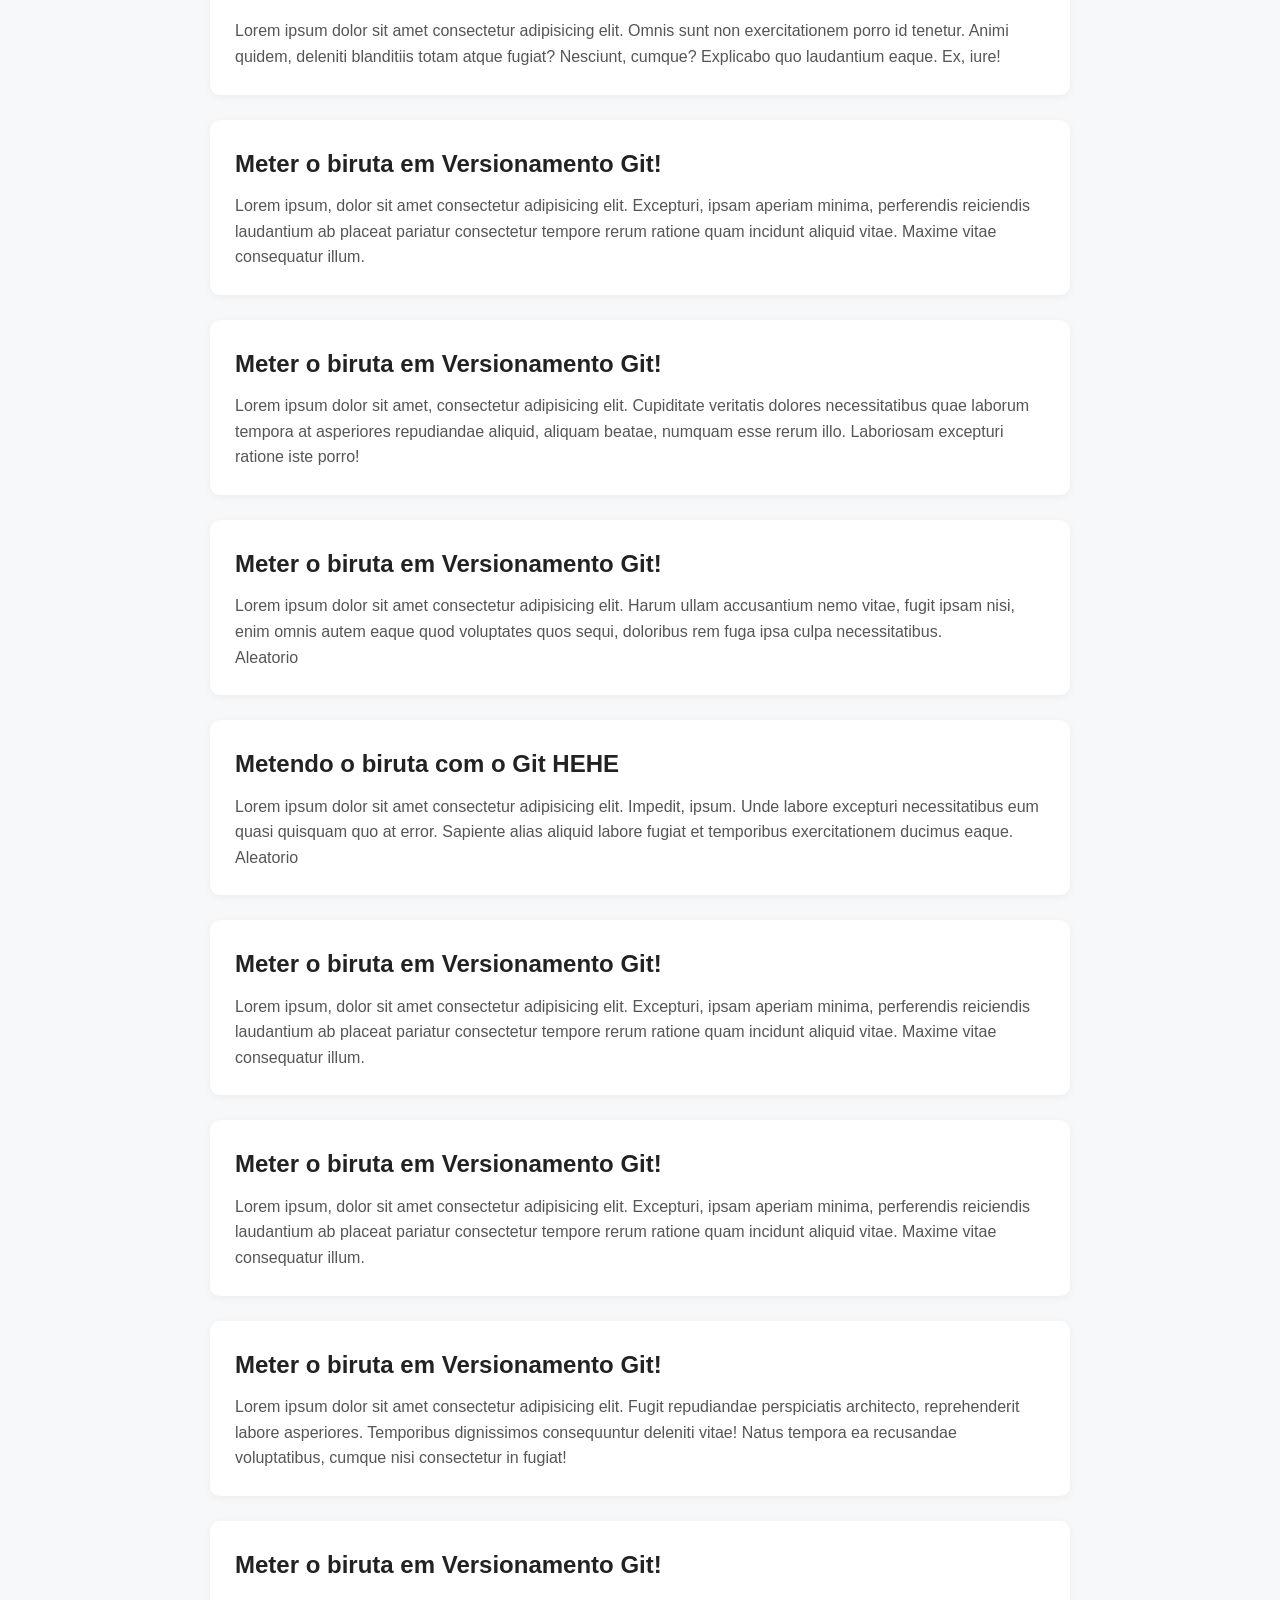
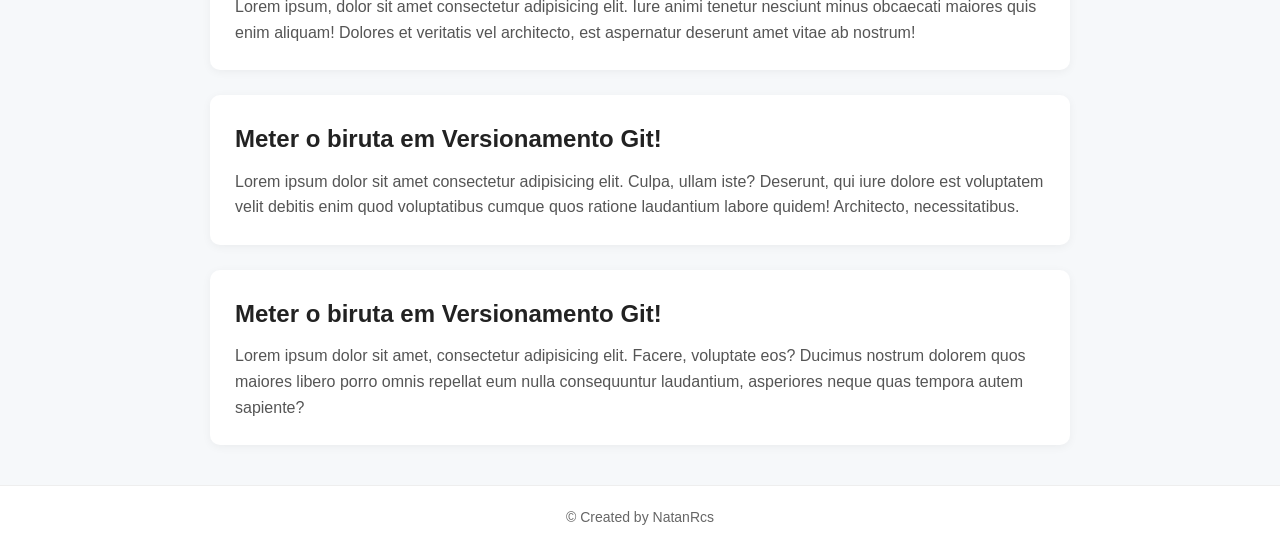
==== commit d65cd384: "decimo-terceiro commits" ====
--- a/teste.html
+++ b/teste.html
@@ -1,99 +1,183 @@
-<!DOCTYPE html>
+<!doctype html>
 <html lang="en">
-<head>
-    <meta charset="UTF-8">
-    <meta name="viewport" content="width=device-width, initial-scale=1.0">
+  <head>
+    <meta charset="UTF-8" />
+    <meta name="viewport" content="width=device-width, initial-scale=1.0" />
     <title>Document</title>
-    <link rel="stylesheet" href="style.css">
-</head>
-<body>
+    <link rel="stylesheet" href="style.css" />
+  </head>
+  <body>
     <header><h1>Welcome Site!</h1></header>
     <main>
-        <section>
-    <form class="form">
-      <h2>Contact</h2>
+      <section>
+        <form class="form">
+          <h2>Contact</h2>
 
-      <div class="input-group">
-        <label>Nome</label>
-        <input type="text" placeholder="Digite seu nome">
-      </div>
+          <div class="input-group">
+            <label>Nome</label>
+            <input type="text" placeholder="Digite seu nome" />
+          </div>
 
-      <div class="input-group">
-        <label>Email</label>
-        <input type="email" placeholder="Digite seu email">
-      </div>
+          <div class="input-group">
+            <label>Email</label>
+            <input type="email" placeholder="Digite seu email" />
+          </div>
 
-      <div class="input-group">
-        <label>Mensagem</label>
-        <textarea placeholder="Digite sua mensagem"></textarea>
-      </div>
-
-      <button type="submit">Enviar</button>
-    </form>
-  </div>
-        </section>
-        <section>
-            <h2>Meter o biruta em Versionamento Git!</h2>
-            <p>Lorem ipsum dolor, sit amet consectetur adipisicing elit. Tempora laudantium at, asperiores nihil nesciunt obcaecati repudiandae, tempore natus id exercitationem rem fugit ipsa, voluptates est quibusdam error quaerat voluptate repellendus!</p>
-        </section>
-        <section>
-            <h2>Meter o biruta em Versionamento Git!</h2>
-            <p>Lorem ipsum dolor sit amet consectetur adipisicing elit. Est recusandae accusamus ratione alias assumenda laborum laboriosam earum non? Nostrum odio voluptate voluptates amet qui beatae vero cupiditate corrupti, iste minima?</p>
-        </section>
-        <section>
-            <h2>Meter o biruta em Versionamento Git!</h2>
-            <p>Lorem ipsum dolor sit amet consectetur adipisicing elit. Facilis rerum dolorum, et soluta animi aspernatur vero recusandae minima enim deleniti impedit non, sapiente sint expedita, eos hic amet dicta. Magni!</p>
-        </section>
-        <section>
-            <h2>Meter o biruta em Versionamento Git!</h2>
-            <p>Lorem ipsum dolor sit amet consectetur adipisicing elit. Aut maxime quae eos possimus ad totam impedit, iste at a voluptas molestias accusantium nulla nostrum, perferendis tempora libero? Aperiam, officia cupiditate!</p>
-        </section>
-        <section>
-            <h2>Meter o biruta em Versionamento Git!</h2>
-            <p>Lorem ipsum, dolor sit amet consectetur adipisicing elit. Dolorem unde libero in, error veritatis quidem reprehenderit amet impedit vel iure fugit reiciendis, officiis commodi. Ea quis aperiam id doloremque eligendi?</p>
-        </section>
-        <section>
-            <h2>Meter o biruta em Versionamento Git!</h2>
-            <p>Lorem ipsum dolor sit amet consectetur adipisicing elit. Omnis sunt non exercitationem porro id tenetur. Animi quidem, deleniti blanditiis totam atque fugiat? Nesciunt, cumque? Explicabo quo laudantium eaque. Ex, iure!</p>
-        </section>
-        <section>
-            <h2>Meter o biruta em Versionamento Git!</h2>
-            <p>Lorem ipsum, dolor sit amet consectetur adipisicing elit. Excepturi, ipsam aperiam minima, perferendis reiciendis laudantium ab placeat pariatur consectetur tempore rerum ratione quam incidunt aliquid vitae. Maxime vitae consequatur illum.</p>
-        </section>
-        <section>
-            <h2>Meter o biruta em Versionamento Git!</h2>
-            <p>Lorem ipsum dolor sit amet, consectetur adipisicing elit. Cupiditate veritatis dolores necessitatibus quae laborum tempora at asperiores repudiandae aliquid, aliquam beatae, numquam esse rerum illo. Laboriosam excepturi ratione iste porro!</p>
-        </section>
-        <section>
-             <h2>Meter o biruta em Versionamento Git!</h2>
-             <p>Lorem ipsum dolor sit amet consectetur adipisicing elit. Harum ullam accusantium nemo vitae, fugit ipsam nisi, enim omnis autem eaque quod voluptates quos sequi, doloribus rem fuga ipsa culpa necessitatibus.</p>
-             <p>Aleatorio</p>
-        </section>
-        <section>
-            <h2>Metendo o biruta com o Git HEHE</h2>
-            <p>Lorem ipsum dolor sit amet consectetur adipisicing elit. Impedit, ipsum. Unde labore excepturi necessitatibus eum quasi quisquam quo at error. Sapiente alias aliquid labore fugiat et temporibus exercitationem ducimus eaque.</p>
-            <p>Aleatorio</p>
-        </section>
-        <section>
-            <h2>Meter o biruta em Versionamento Git!</h2>
-            <p>Lorem ipsum dolor sit amet consectetur adipisicing elit. Fugit repudiandae perspiciatis architecto, reprehenderit labore asperiores. Temporibus dignissimos consequuntur deleniti vitae! Natus tempora ea recusandae voluptatibus, cumque nisi consectetur in fugiat!</p>
-        </section>
-        <section>
-            <h2>Meter o biruta em Versionamento Git!</h2>
-            <p>Lorem ipsum, dolor sit amet consectetur adipisicing elit. Iure animi tenetur nesciunt minus obcaecati maiores quis enim aliquam! Dolores et veritatis vel architecto, est aspernatur deserunt amet vitae ab nostrum!</p>
-        </section>
-        <section>
-            <h2>Meter o biruta em Versionamento Git!</h2>
-            <p>Lorem ipsum dolor sit amet consectetur adipisicing elit. Culpa, ullam iste? Deserunt, qui iure dolore est voluptatem velit debitis enim quod voluptatibus cumque quos ratione laudantium labore quidem! Architecto, necessitatibus.</p>
-        </section>
-        <section>
-            <h2>Meter o biruta em Versionamento Git!</h2>
-            <p>Lorem ipsum dolor sit amet, consectetur adipisicing elit. Facere, voluptate eos? Ducimus nostrum dolorem quos maiores libero porro omnis repellat eum nulla consequuntur laudantium, asperiores neque quas tempora autem sapiente?
-            </p>
-        </section>
+          <div class="input-group">
+            <label>Mensagem</label>
+            <textarea placeholder="Digite sua mensagem"></textarea>
+          </div>
+          <button type="submit">Enviar</button>
+        </form>
+      </section>
+      <section>
+        <h2>Meter o biruta em Versionamento Git!</h2>
+        <p>
+          Lorem ipsum dolor, sit amet consectetur adipisicing elit. Tempora
+          laudantium at, asperiores nihil nesciunt obcaecati repudiandae,
+          tempore natus id exercitationem rem fugit ipsa, voluptates est
+          quibusdam error quaerat voluptate repellendus!
+        </p>
+      </section>
+      <section>
+        <h2>Meter o biruta em Versionamento Git!</h2>
+        <p>
+          Lorem ipsum dolor sit amet consectetur adipisicing elit. Est
+          recusandae accusamus ratione alias assumenda laborum laboriosam earum
+          non? Nostrum odio voluptate voluptates amet qui beatae vero cupiditate
+          corrupti, iste minima?
+        </p>
+      </section>
+      <section>
+        <h2>Meter o biruta em Versionamento Git!</h2>
+        <p>
+          Lorem ipsum dolor sit amet consectetur adipisicing elit. Facilis rerum
+          dolorum, et soluta animi aspernatur vero recusandae minima enim
+          deleniti impedit non, sapiente sint expedita, eos hic amet dicta.
+          Magni!
+        </p>
+      </section>
+      <section>
+        <h2>Meter o biruta em Versionamento Git!</h2>
+        <p>
+          Lorem ipsum dolor sit amet consectetur adipisicing elit. Aut maxime
+          quae eos possimus ad totam impedit, iste at a voluptas molestias
+          accusantium nulla nostrum, perferendis tempora libero? Aperiam,
+          officia cupiditate!
+        </p>
+      </section>
+      <section>
+        <h2>Meter o biruta em Versionamento Git!</h2>
+        <p>
+          Lorem ipsum, dolor sit amet consectetur adipisicing elit. Dolorem unde
+          libero in, error veritatis quidem reprehenderit amet impedit vel iure
+          fugit reiciendis, officiis commodi. Ea quis aperiam id doloremque
+          eligendi?
+        </p>
+      </section>
+      <section>
+        <h2>Meter o biruta em Versionamento Git!</h2>
+        <p>
+          Lorem ipsum dolor sit amet consectetur adipisicing elit. Omnis sunt
+          non exercitationem porro id tenetur. Animi quidem, deleniti blanditiis
+          totam atque fugiat? Nesciunt, cumque? Explicabo quo laudantium eaque.
+          Ex, iure!
+        </p>
+      </section>
+      <section>
+        <h2>Meter o biruta em Versionamento Git!</h2>
+        <p>
+          Lorem ipsum, dolor sit amet consectetur adipisicing elit. Excepturi,
+          ipsam aperiam minima, perferendis reiciendis laudantium ab placeat
+          pariatur consectetur tempore rerum ratione quam incidunt aliquid
+          vitae. Maxime vitae consequatur illum.
+        </p>
+      </section>
+      <section>
+        <h2>Meter o biruta em Versionamento Git!</h2>
+        <p>
+          Lorem ipsum dolor sit amet, consectetur adipisicing elit. Cupiditate
+          veritatis dolores necessitatibus quae laborum tempora at asperiores
+          repudiandae aliquid, aliquam beatae, numquam esse rerum illo.
+          Laboriosam excepturi ratione iste porro!
+        </p>
+      </section>
+      <section>
+        <h2>Meter o biruta em Versionamento Git!</h2>
+        <p>
+          Lorem ipsum dolor sit amet consectetur adipisicing elit. Harum ullam
+          accusantium nemo vitae, fugit ipsam nisi, enim omnis autem eaque quod
+          voluptates quos sequi, doloribus rem fuga ipsa culpa necessitatibus.
+        </p>
+        <p>Aleatorio</p>
+      </section>
+      <section>
+        <h2>Metendo o biruta com o Git HEHE</h2>
+        <p>
+          Lorem ipsum dolor sit amet consectetur adipisicing elit. Impedit,
+          ipsum. Unde labore excepturi necessitatibus eum quasi quisquam quo at
+          error. Sapiente alias aliquid labore fugiat et temporibus
+          exercitationem ducimus eaque.
+        </p>
+        <p>Aleatorio</p>
+      </section>
+      <section>
+        <h2>Meter o biruta em Versionamento Git!</h2>
+        <p>
+          Lorem ipsum, dolor sit amet consectetur adipisicing elit. Excepturi,
+          ipsam aperiam minima, perferendis reiciendis laudantium ab placeat
+          pariatur consectetur tempore rerum ratione quam incidunt aliquid
+          vitae. Maxime vitae consequatur illum.
+        </p>
+      </section>
+      <section>
+        <h2>Meter o biruta em Versionamento Git!</h2>
+        <p>
+          Lorem ipsum, dolor sit amet consectetur adipisicing elit. Excepturi,
+          ipsam aperiam minima, perferendis reiciendis laudantium ab placeat
+          pariatur consectetur tempore rerum ratione quam incidunt aliquid
+          vitae. Maxime vitae consequatur illum.
+        </p>
+      </section>
+      <section>
+        <h2>Meter o biruta em Versionamento Git!</h2>
+        <p>
+          Lorem ipsum dolor sit amet consectetur adipisicing elit. Fugit
+          repudiandae perspiciatis architecto, reprehenderit labore asperiores.
+          Temporibus dignissimos consequuntur deleniti vitae! Natus tempora ea
+          recusandae voluptatibus, cumque nisi consectetur in fugiat!
+        </p>
+      </section>
+      <section>
+        <h2>Meter o biruta em Versionamento Git!</h2>
+        <p>
+          Lorem ipsum, dolor sit amet consectetur adipisicing elit. Iure animi
+          tenetur nesciunt minus obcaecati maiores quis enim aliquam! Dolores et
+          veritatis vel architecto, est aspernatur deserunt amet vitae ab
+          nostrum!
+        </p>
+      </section>
+      <section>
+        <h2>Meter o biruta em Versionamento Git!</h2>
+        <p>
+          Lorem ipsum dolor sit amet consectetur adipisicing elit. Culpa, ullam
+          iste? Deserunt, qui iure dolore est voluptatem velit debitis enim quod
+          voluptatibus cumque quos ratione laudantium labore quidem! Architecto,
+          necessitatibus.
+        </p>
+      </section>
+      <section>
+        <h2>Meter o biruta em Versionamento Git!</h2>
+        <p>
+          Lorem ipsum dolor sit amet, consectetur adipisicing elit. Facere,
+          voluptate eos? Ducimus nostrum dolorem quos maiores libero porro omnis
+          repellat eum nulla consequuntur laudantium, asperiores neque quas
+          tempora autem sapiente?
+        </p>
+      </section>
     </main>
     <footer>
-        <p>&copy; Created by NatanRcs</p>
+      <p>&copy; Created by NatanRcs</p>
     </footer>
-</body>
-</html>+  </body>
+</html>
